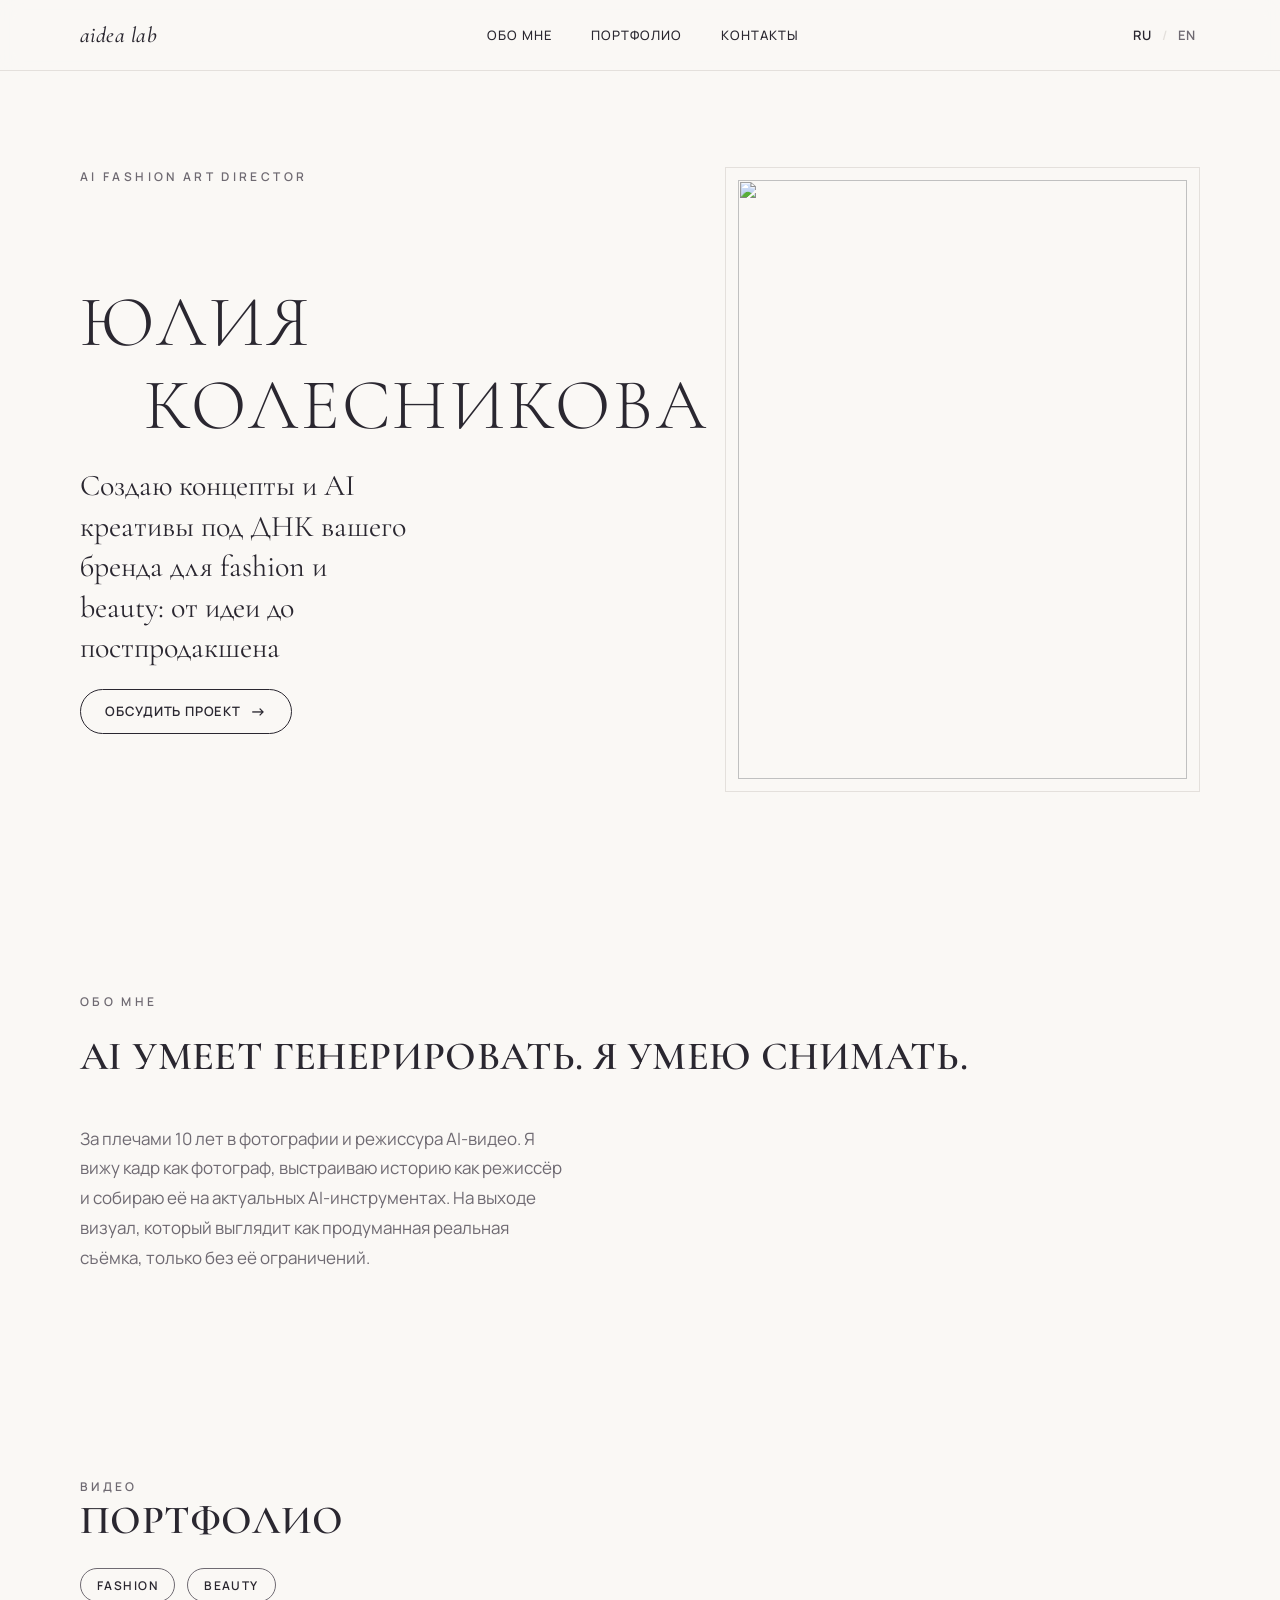
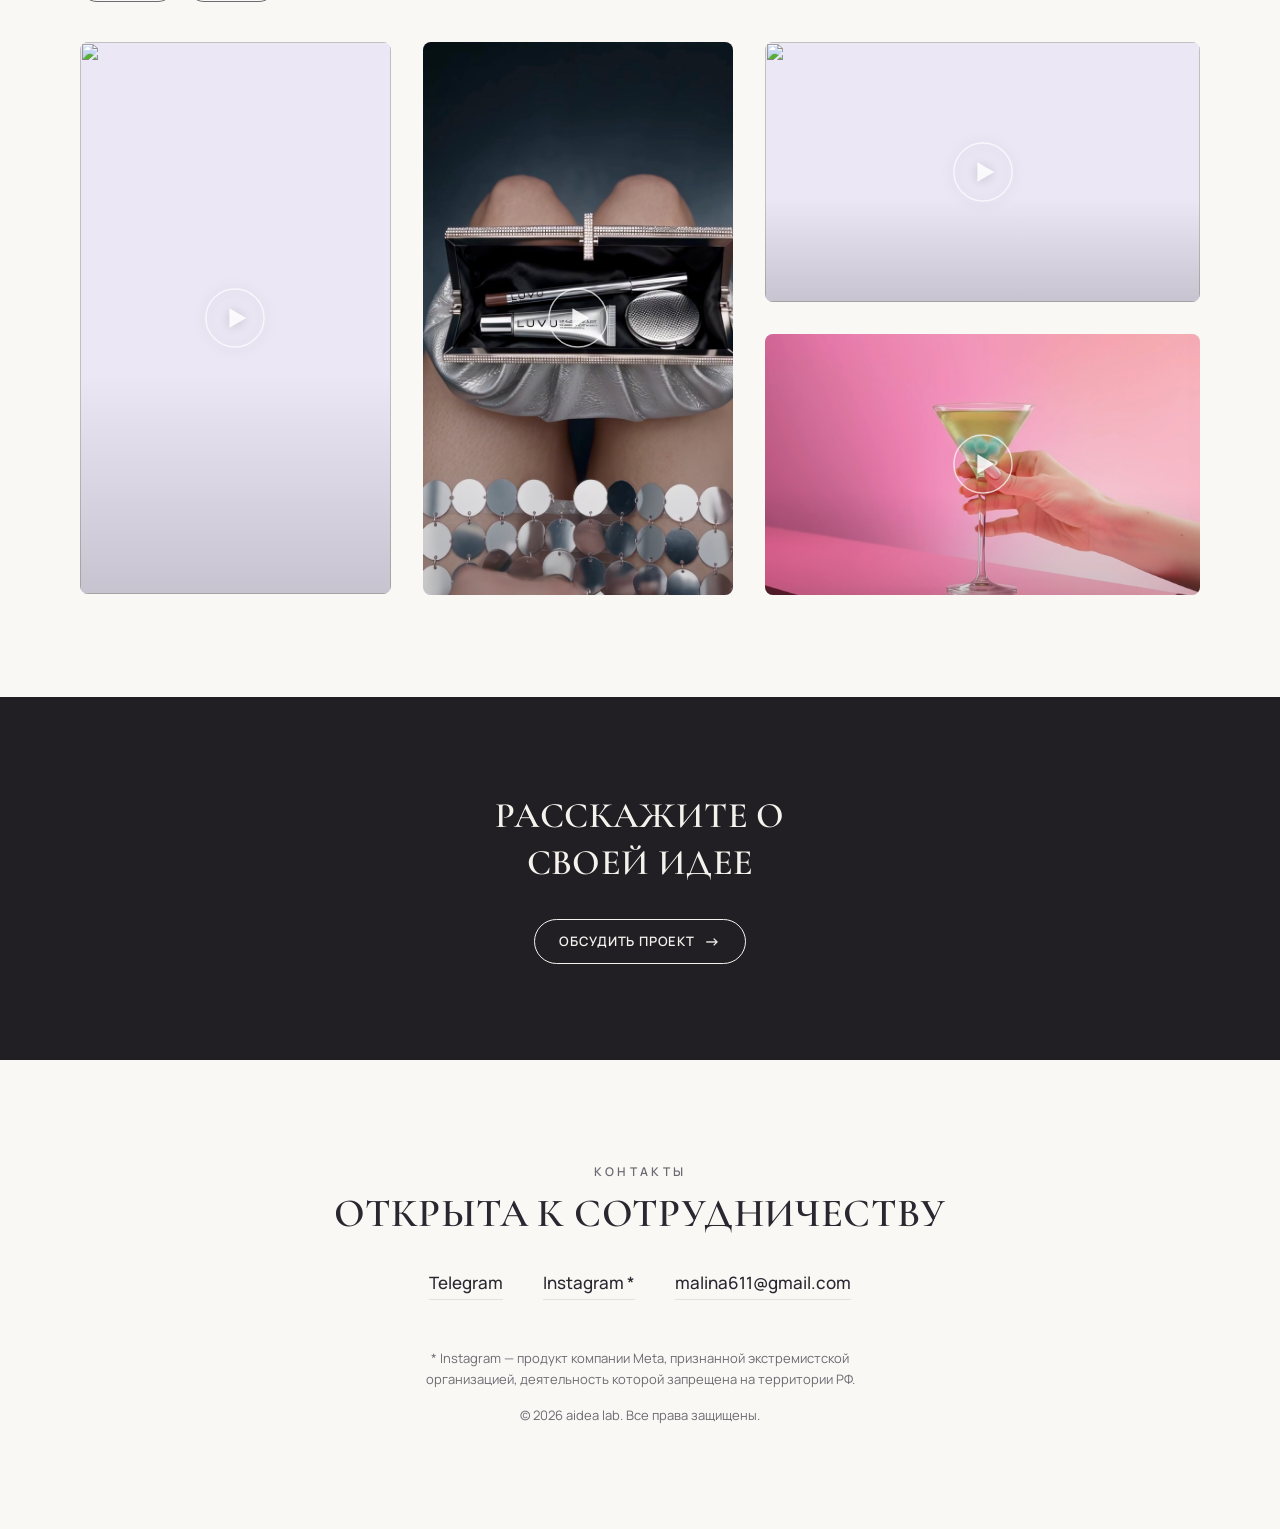
==== index.html @ ea10cff7 "Заголовок «Обо мне»: точка после «Я умею снимать» (RU/EN) main.js v=7.  Co-Authored-By: Claude Opus " ====
<!DOCTYPE html>
<html lang="ru">
<head>
  <meta charset="UTF-8">
  <meta name="viewport" content="width=device-width, initial-scale=1.0">
  <title>aidea lab — AI Video Creator | Юлия Колесникова</title>
  <meta name="description" content="aidea lab — AI video creator Юлия Колесникова. Концепты и креативы под ДНК вашего бренда: видео для fashion, beauty и lifestyle.">
  <meta name="p:domain_verify" content="80a7a0a27db6e0dfd27d73574452f85d"/>

  <link rel="icon" type="image/svg+xml" href="assets/icons/favicon.svg">
  <link rel="icon" type="image/png" sizes="32x32" href="assets/icons/favicon-32.png">
  <link rel="icon" type="image/png" sizes="16x16" href="assets/icons/favicon-16.png">
  <link rel="apple-touch-icon" sizes="180x180" href="assets/icons/favicon-180.png">

  <link rel="preconnect" href="https://fonts.googleapis.com">
  <link rel="preconnect" href="https://fonts.gstatic.com" crossorigin>
  <link href="https://fonts.googleapis.com/css2?family=Cormorant+Garamond:ital,wght@0,300;0,400;0,500;0,600;1,400;1,500&family=Manrope:wght@400;500;600;700&display=swap" rel="stylesheet">

  <link rel="stylesheet" href="css/style.css?v=13">
</head>
<body>

  <a class="skip-link" href="#main" data-i18n="skip.link">Перейти к содержимому</a>

  <header class="site-header">
    <div class="container site-header__inner">
      <a class="wordmark" href="#top">aidea lab</a>

      <nav class="site-nav" aria-label="Основная навигация">
        <a href="#about" data-i18n="nav.about">Обо мне</a>
        <a href="#portfolio" data-i18n="nav.portfolio">Портфолио</a>
        <a href="#contact" data-i18n="nav.contact">Контакты</a>
      </nav>

      <div class="lang-switch" role="group" aria-label="Language switch / Переключатель языка">
        <button type="button" class="lang-switch__btn is-active" data-lang="ru" aria-pressed="true">RU</button>
        <span class="lang-switch__divider" aria-hidden="true">/</span>
        <button type="button" class="lang-switch__btn" data-lang="en" aria-pressed="false">EN</button>
      </div>
    </div>
  </header>

  <main id="main">

    <!-- Hero -->
    <section class="hero" id="top">
      <div class="container hero__inner">
        <p class="overline hero__overline" data-i18n="hero.overline">AI FASHION ART DIRECTOR</p>
        <div class="hero__media">
          <img src="assets/images/about.jpg" alt="" data-i18n-attr="alt:hero.portraitAlt" width="2048" height="2048" loading="eager">
        </div>
        <div class="hero__content">
          <h1 class="hero__name">
            <span class="hero__name-line hero__name-line--first" data-i18n="hero.firstName">Юлия</span>
            <span class="hero__name-line hero__name-line--last" data-i18n="hero.lastName">Колесникова</span>
          </h1>
          <p class="hero__tagline"><span class="hero__tagline-lead" data-i18n="hero.taglineLead">Создаю концепты и AI креативы</span> <span class="hero__tagline-rest" data-i18n="hero.taglineRest">под ДНК вашего бренда для fashion и beauty: от идеи до постпродакшена</span></p>
          <a class="btn btn--primary" href="https://t.me/yulutik" target="_blank" rel="noopener" data-i18n="hero.cta">Обсудить проект</a>
        </div>
      </div>
    </section>

    <!-- About -->
    <section class="about" id="about">
      <div class="container about__content">
        <p class="overline" data-i18n="about.overline">Обо мне</p>
        <h2 class="section-heading about__heading"><span class="about__heading-line" data-i18n="about.headingLine1">AI умеет генерировать.</span> <span class="about__heading-line" data-i18n="about.headingLine2">Я умею снимать.</span></h2>
        <div class="about__text">
          <p data-i18n="about.p1">За плечами 10 лет в фотографии и режиссура AI-видео. Я вижу кадр как фотограф, выстраиваю историю как режиссёр и собираю её на актуальных AI-инструментах. На выходе визуал, который выглядит как продуманная реальная съёмка, только без её ограничений.</p>
        </div>
      </div>
    </section>

    <!-- Portfolio -->
    <section class="portfolio" id="portfolio">
      <div class="container">
        <div class="portfolio__header">
          <p class="overline" data-i18n="portfolio.overline">Видео</p>
          <h2 class="section-heading" data-i18n="portfolio.heading">Портфолио</h2>
          <div class="portfolio__tags">
            <a class="tag" href="fashion.html" target="_blank" rel="noopener" data-i18n="portfolio.tagFashion">Fashion</a>
            <a class="tag" href="beauty.html" target="_blank" rel="noopener" data-i18n="portfolio.tagBeauty">Beauty</a>
            <!-- Следующая итерация: добавить категорию Food, когда появятся работы -->
          </div>
        </div>

        <div class="portfolio-grid">

          <!-- Row 1 — vertical 9:16 -->
          <button type="button" class="portfolio-item portfolio-item--vertical" data-video-src="assets/video/fashion-1-full.mp4" data-video-src-mobile="assets/video/fashion-1-full-mobile.mp4" data-i18n-attr="aria-label:portfolio.item1Aria">
            <video class="portfolio-item__video" loop muted playsinline preload="metadata">
              <source src="assets/video/fashion-1.mp4" type="video/mp4">
            </video>
            <img class="portfolio-item__poster" src="assets/video/poster-vertical-1.jpg" alt="" loading="lazy">
            <span class="portfolio-item__play" aria-hidden="true">
              <svg viewBox="0 0 64 64" fill="none" xmlns="http://www.w3.org/2000/svg">
                <circle cx="32" cy="32" r="31" stroke="white" stroke-opacity="0.7" stroke-width="1.5"/>
                <path d="M26 21.5 44 32 26 42.5Z" fill="white" fill-opacity="0.85"/>
              </svg>
            </span>
          </button>

          <button type="button" class="portfolio-item portfolio-item--vertical" data-video-src="assets/video/beauty-video-1-full.mp4" data-video-src-mobile="assets/video/beauty-video-1-full-mobile.mp4" data-i18n-attr="aria-label:portfolio.item2Aria">
            <video class="portfolio-item__video" loop muted playsinline preload="metadata">
              <source src="assets/video/beauty-video-1.mp4" type="video/mp4">
            </video>
            <img class="portfolio-item__poster" src="assets/video/poster-vertical-5.jpg" alt="" loading="lazy">
            <span class="portfolio-item__play" aria-hidden="true">
              <svg viewBox="0 0 64 64" fill="none" xmlns="http://www.w3.org/2000/svg">
                <circle cx="32" cy="32" r="31" stroke="white" stroke-opacity="0.7" stroke-width="1.5"/>
                <path d="M26 21.5 44 32 26 42.5Z" fill="white" fill-opacity="0.85"/>
              </svg>
            </span>
          </button>

          <!-- Row 2 — horizontal 16:9 -->
          <button type="button" class="portfolio-item portfolio-item--horizontal" data-video-src="assets/video/fashion-2-full.mp4" data-video-src-mobile="assets/video/fashion-2-full-mobile.mp4" data-i18n-attr="aria-label:portfolio.item3Aria">
            <video class="portfolio-item__video" loop muted playsinline preload="metadata">
              <source src="assets/video/fashion-2.mp4" type="video/mp4">
            </video>
            <img class="portfolio-item__poster" src="assets/video/poster-horizontal-1.jpg" alt="" loading="lazy">
            <span class="portfolio-item__play" aria-hidden="true">
              <svg viewBox="0 0 64 64" fill="none" xmlns="http://www.w3.org/2000/svg">
                <circle cx="32" cy="32" r="31" stroke="white" stroke-opacity="0.7" stroke-width="1.5"/>
                <path d="M26 21.5 44 32 26 42.5Z" fill="white" fill-opacity="0.85"/>
              </svg>
            </span>
          </button>

          <button type="button" class="portfolio-item portfolio-item--horizontal" data-video-src="assets/video/beauty-2-full.mp4" data-video-src-mobile="assets/video/beauty-2-full-mobile.mp4" data-i18n-attr="aria-label:portfolio.item4Aria">
            <video class="portfolio-item__video" loop muted playsinline preload="metadata">
              <source src="assets/video/beauty-2.mp4" type="video/mp4">
            </video>
            <img class="portfolio-item__poster" src="assets/video/poster-horizontal-2.jpg" alt="" loading="lazy">
            <span class="portfolio-item__play" aria-hidden="true">
              <svg viewBox="0 0 64 64" fill="none" xmlns="http://www.w3.org/2000/svg">
                <circle cx="32" cy="32" r="31" stroke="white" stroke-opacity="0.7" stroke-width="1.5"/>
                <path d="M26 21.5 44 32 26 42.5Z" fill="white" fill-opacity="0.85"/>
              </svg>
            </span>
          </button>

        </div>
      </div>
    </section>

    <!-- CTA strip -->
    <section class="cta-strip">
      <div class="container cta-strip__inner">
        <h2 class="cta-strip__heading" data-i18n="cta.heading">Расскажите о своей идее</h2>
        <a class="btn btn--inverse" href="https://t.me/yulutik" target="_blank" rel="noopener" data-i18n="cta.button">Обсудить проект</a>
      </div>
    </section>

  </main>

  <!-- Footer / contacts -->
  <footer class="site-footer" id="contact">
    <div class="container site-footer__inner">
      <p class="overline" data-i18n="footer.overline">Контакты</p>
      <h2 class="section-heading" data-i18n="footer.heading">Открыта к сотрудничеству</h2>

      <div class="site-footer__links">
        <a href="https://t.me/yulutik" target="_blank" rel="noopener">Telegram</a>
        <a href="https://instagram.com/aidea__lab" target="_blank" rel="noopener">Instagram *</a>
        <a href="mailto:malina611@gmail.com">malina611@gmail.com</a>
      </div>

      <p class="site-footer__note" data-i18n="footer.note">* Instagram — продукт компании Meta, признанной экстремистской организацией, деятельность которой запрещена на территории РФ.</p>

      <p class="site-footer__copyright" data-i18n="footer.copyright">© 2026 aidea lab. Все права защищены.</p>
    </div>
  </footer>

  <!-- Portfolio video modal -->
  <div class="video-modal" id="video-modal" hidden>
    <div class="video-modal__backdrop" data-modal-dismiss></div>
    <div class="video-modal__dialog" role="dialog" aria-modal="true">
      <button type="button" class="video-modal__close" data-modal-dismiss data-i18n-attr="aria-label:portfolio.modalClose">
        <svg viewBox="0 0 24 24" width="24" height="24" fill="none" xmlns="http://www.w3.org/2000/svg" aria-hidden="true">
          <path d="M5 5 19 19M19 5 5 19" stroke="currentColor" stroke-width="2" stroke-linecap="round"/>
        </svg>
      </button>
      <div class="video-modal__spinner" aria-hidden="true"></div>
      <video class="video-modal__video" controls playsinline preload="none"></video>
    </div>
  </div>

  <script src="js/main.js?v=7"></script>

  <!-- Yandex.Metrika counter -->
  <script type="text/javascript">
      (function(m,e,t,r,i,k,a){
          m[i]=m[i]||function(){(m[i].a=m[i].a||[]).push(arguments)};
          m[i].l=1*new Date();
          for (var j = 0; j < document.scripts.length; j++) {if (document.scripts[j].src === r) { return; }}
          k=e.createElement(t),a=e.getElementsByTagName(t)[0],k.async=1,k.src=r,a.parentNode.insertBefore(k,a)
      })(window, document,'script','https://mc.yandex.ru/metrika/tag.js?id=109811397', 'ym');

      ym(109811397, 'init', {ssr:true, webvisor:true, clickmap:true, ecommerce:"dataLayer", referrer: document.referrer, url: location.href, accurateTrackBounce:true, trackLinks:true});
  </script>
  <noscript><div><img src="https://mc.yandex.ru/watch/109811397" style="position:absolute; left:-9999px;" alt="" /></div></noscript>
  <!-- /Yandex.Metrika counter -->
</body>
</html>
---- css/style.css ----
/* =========================================================
   aidea lab — portfolio landing
   ========================================================= */

:root {
  /* Colors */
  --color-paper: #FAF8F5;
  --color-ink: #2A2730;
  --color-ink-soft: #6F6A72;
  --color-lilac: #C7BEDD;
  --color-lilac-soft: #ECE7F5;
  --color-line: #E4E0DC;
  --color-dark: #211F23;
  --color-dark-text: #F5F2EE;

  /* Type */
  --font-serif: "Cormorant Garamond", Georgia, serif;
  --font-sans: "Manrope", -apple-system, BlinkMacSystemFont, "Segoe UI", sans-serif;

  /* Layout */
  --container-width: 1200px;
  --space-section: clamp(4rem, 8vw, 8rem);

  /* Motion */
  --transition: 0.2s ease;
}

/* ---------------------------------------------------------
   Reset & base
   --------------------------------------------------------- */
*,
*::before,
*::after {
  box-sizing: border-box;
}

html {
  -webkit-text-size-adjust: 100%;
}

body {
  margin: 0;
  font-family: var(--font-sans);
  font-size: 1rem;
  line-height: 1.6;
  color: var(--color-ink);
  background-color: var(--color-paper);
  -webkit-font-smoothing: antialiased;
}

img,
video {
  display: block;
  max-width: 100%;
  height: auto;
}

a {
  color: inherit;
}

h1, h2, h3, p {
  margin: 0;
}

ul {
  margin: 0;
  padding: 0;
}

.container {
  width: 100%;
  max-width: var(--container-width);
  margin-inline: auto;
  padding-inline: 1.5rem;
}

@media (min-width: 768px) {
  .container {
    padding-inline: 2.5rem;
  }
}

/* ---------------------------------------------------------
   Accessibility
   --------------------------------------------------------- */
.skip-link {
  position: absolute;
  top: -100%;
  left: 1rem;
  z-index: 1000;
  padding: 0.75rem 1.25rem;
  background: var(--color-ink);
  color: var(--color-paper);
  border-radius: 0.25rem;
  text-decoration: none;
  transition: top var(--transition);
}

.skip-link:focus {
  top: 1rem;
}

a:focus-visible,
button:focus-visible {
  outline: 2px solid var(--color-ink);
  outline-offset: 3px;
  border-radius: 2px;
}

@media (prefers-reduced-motion: reduce) {
  *,
  *::before,
  *::after {
    animation-duration: 0.01ms !important;
    animation-iteration-count: 1 !important;
    transition-duration: 0.01ms !important;
    scroll-behavior: auto !important;
  }
}

/* ---------------------------------------------------------
   Typography helpers
   --------------------------------------------------------- */
.overline {
  font-family: var(--font-sans);
  font-size: 0.75rem;
  font-weight: 600;
  letter-spacing: 0.28em;
  text-transform: uppercase;
  color: var(--color-ink-soft);
  margin: 0 0 1rem;
}

.back-link {
  display: inline-flex;
  align-items: center;
  gap: 0.35rem;
  margin: 0 0 1.25rem;
  color: var(--color-ink-soft);
  font-family: var(--font-sans);
  font-size: 0.85rem;
  font-weight: 600;
  text-decoration: none;
  transition: color var(--transition);
}

.back-link:hover {
  color: var(--color-ink);
}

.section-heading {
  font-family: var(--font-serif);
  font-weight: 600;
  font-size: clamp(1.75rem, 3.5vw, 2.5rem);
  line-height: 1.2;
  margin: 0 0 1.5rem;
  letter-spacing: 0.01em;
  text-transform: uppercase;
}

/* Моб: все заголовки секций одного размера. Заголовок «Обо мне» — две строки, перенос после
   «генерировать.»; шрифт ужимается ровно настолько, чтобы первая
   строка влезла в ширину экрана (≈12.6em при 28px, берём с запасом),
   но не больше обычных 28px. */
@media (max-width: 899px) {
  .about__heading-line {
    display: block;
  }
  .section-heading {
    font-size: min(clamp(1.75rem, 3.5vw, 2.5rem), calc((100vw - 3rem) / 13));
  }
}

/* ---------------------------------------------------------
   Buttons
   --------------------------------------------------------- */
.btn {
  display: inline-flex;
  align-items: center;
  justify-content: center;
  gap: clamp(0.4rem, 1.5vw, 0.6rem);
  padding: clamp(0.5rem, 2vw, 0.7rem) clamp(0.875rem, 3vw, 1.5rem);
  border-radius: 999px;
  font-family: var(--font-sans);
  font-size: clamp(0.6875rem, 2.5vw, 0.8125rem);
  font-weight: 600;
  letter-spacing: 0.06em;
  text-transform: uppercase;
  text-decoration: none;
  background-color: transparent;
  border: 1px solid currentColor;
  white-space: nowrap;
  transition: background-color var(--transition), color var(--transition), border-color var(--transition);
}

.btn::after {
  content: "\2192";
  font-size: 1rem;
  line-height: 1;
  transition: transform var(--transition);
}

.btn:hover::after {
  transform: translateX(3px);
}

.btn--primary {
  color: var(--color-ink);
}

.btn--primary:hover {
  background-color: var(--color-ink);
  color: var(--color-paper);
}

.btn--inverse {
  color: var(--color-dark-text);
}

.btn--inverse:hover {
  background-color: var(--color-dark-text);
  color: var(--color-dark);
}

/* ---------------------------------------------------------
   Header / navigation
   --------------------------------------------------------- */
.site-header {
  position: sticky;
  top: 0;
  z-index: 100;
  background-color: rgba(250, 248, 245, 0.85);
  backdrop-filter: blur(10px);
  border-bottom: 1px solid var(--color-line);
}

.site-header__inner {
  display: flex;
  align-items: center;
  justify-content: space-between;
  gap: 1rem;
  padding-block: 1.1rem;
}

.wordmark {
  font-family: var(--font-serif);
  font-style: italic;
  font-size: 1.375rem;
  font-weight: 500;
  text-decoration: none;
  letter-spacing: 0.02em;
  color: var(--color-ink);
}

.site-nav {
  display: flex;
  gap: clamp(1rem, 3vw, 2.5rem);
  font-size: 0.8125rem;
  font-weight: 500;
  letter-spacing: 0.08em;
  text-transform: uppercase;
}

.site-nav a {
  text-decoration: none;
  color: var(--color-ink);
  transition: color var(--transition);
}

.site-nav a:hover {
  color: var(--color-ink-soft);
}

.lang-switch {
  display: flex;
  align-items: center;
  gap: 0.4rem;
  font-size: 0.8125rem;
  font-weight: 600;
  letter-spacing: 0.05em;
}

.lang-switch__btn {
  background: none;
  border: none;
  padding: 0.25rem;
  font: inherit;
  font-weight: inherit;
  letter-spacing: inherit;
  color: var(--color-ink-soft);
  cursor: pointer;
  transition: color var(--transition);
}

.lang-switch__btn.is-active {
  color: var(--color-ink);
}

.lang-switch__btn:hover {
  color: var(--color-ink);
}

.lang-switch__divider {
  color: var(--color-line);
}

@media (max-width: 640px) {
  .site-header__inner {
    flex-wrap: wrap;
    row-gap: 0.6rem;
    padding-block: 0.85rem;
  }

  .site-nav {
    order: 3;
    width: 100%;
    justify-content: space-between;
    gap: 0.5rem;
    font-size: 0.6875rem;
  }

  .site-nav a {
    white-space: nowrap;
  }
}

/* ---------------------------------------------------------
   Hero
   --------------------------------------------------------- */
.hero {
  padding-block: clamp(3rem, 8vw, 6rem);
}

.hero__inner {
  display: grid;
  grid-template-columns: 1fr;
  gap: clamp(0.75rem, 4vw, 4rem);
  align-items: start;
}

.hero__content {
  display: flex;
  flex-direction: column;
  align-items: flex-start;
  gap: clamp(0.75rem, 2vw, 1.25rem);
  min-width: 0;
}

.hero__name {
  display: flex;
  flex-direction: column;
  font-family: var(--font-serif);
  font-weight: 300;
  font-size: clamp(1.25rem, 6vw, 4.5rem);
  line-height: 1.15;
  letter-spacing: 0.04em;
  text-transform: uppercase;
  margin: 0;
  max-width: 100%;
}

.hero__name-line--last {
  margin-left: clamp(0.5rem, 5vw, 4rem);
}

.hero__tagline {
  font-family: var(--font-serif);
  font-size: clamp(1.125rem, 4vw, 1.875rem);
  line-height: 1.35;
  max-width: 24ch;
  color: var(--color-ink);
}

/* Моб: первая строка — ровно «Создаю концепты и AI креативы»,
   остальной текст переносится по её ширине (contain: inline-size
   не даёт второй части влиять на ширину блока). */
@media (max-width: 899px) {
  .hero__tagline {
    max-width: none;
    width: fit-content;
  }
  .hero__tagline-lead,
  .hero__tagline-rest {
    display: block;
  }
  .hero__tagline-rest {
    contain: inline-size;
  }
}

.hero__subtitle {
  font-size: clamp(0.875rem, 3.5vw, 1.0625rem);
  color: var(--color-ink-soft);
  max-width: 40ch;
  line-height: 1.7;
}

.hero__media {
  border: 1px solid var(--color-line);
  padding: clamp(0.4rem, 1.5vw, 0.75rem);
}

.hero__media img {
  width: 100%;
  aspect-ratio: 3 / 4;
  object-fit: cover;
}

@media (min-width: 900px) {
  .hero__inner {
    grid-template-columns: 1.1fr 0.9fr;
    grid-template-areas:
      "overline media"
      "content media";
    column-gap: 4rem;
    row-gap: clamp(0.75rem, 2vw, 1.25rem);
    align-items: stretch;
  }

  .hero__overline {
    grid-area: overline;
  }

  .hero__content {
    grid-area: content;
  }

  .hero__media {
    grid-area: media;
  }

  .hero__media img {
    height: 100%;
  }
}

/* ---------------------------------------------------------
   About
   --------------------------------------------------------- */
.about {
  padding-block: var(--space-section);
}

.about__content {
  display: flex;
  flex-direction: column;
  align-items: flex-start;
  gap: 1.25rem;
}

.about__content .overline {
  margin-bottom: 0;
  font-size: 0.75rem;
}

.about__content p {
  color: var(--color-ink-soft);
  font-size: 1.0625rem;
  line-height: 1.75;
  max-width: 52ch;
}

.about__text {
  display: flex;
  flex-direction: column;
  gap: 1.25rem;
  align-self: stretch;
}

@media (min-width: 900px) {
  .about__text {
    display: grid;
    grid-template-columns: 1fr 1.2fr;
    gap: 3rem;
    align-items: center;
  }

  .about__content .about__highlight {
    font-family: var(--font-serif);
    font-style: italic;
    font-size: 1.875rem;
    line-height: 1.3;
    color: var(--color-ink);
    max-width: none;
    padding-left: 1.5rem;
    border-left: 1px solid var(--color-line);
  }
}

/* ---------------------------------------------------------
   Portfolio
   --------------------------------------------------------- */
.portfolio {
  padding-block: var(--space-section);
}

.portfolio__header {
  margin-bottom: 2.5rem;
  max-width: 60ch;
}

.portfolio__header .overline {
  margin-bottom: 0;
}

.portfolio__tags {
  display: flex;
  gap: 0.75rem;
  margin-top: 1.5rem;
}

.tag {
  display: inline-flex;
  align-items: center;
  padding: 0.4rem 1rem;
  border: 1px solid var(--color-line);
  border-radius: 999px;
  font-size: 0.75rem;
  font-weight: 600;
  letter-spacing: 0.12em;
  text-transform: uppercase;
  color: var(--color-ink-soft);
  text-decoration: none;
  transition: border-color var(--transition), color var(--transition);
}

a.tag {
  border-color: var(--color-ink-soft);
  color: var(--color-ink);
}

a.tag:hover {
  color: var(--color-ink);
  border-color: var(--color-ink);
  cursor: pointer;
}

.portfolio-grid {
  display: grid;
  grid-template-columns: 1fr 1fr;
  gap: 1.25rem;
}

@media (min-width: 600px) {
  .portfolio-grid {
    gap: 2rem;
  }
}

.portfolio-item {
  position: relative;
  display: block;
  width: 100%;
  overflow: hidden;
  border: 0;
  border-radius: 0.5rem;
  margin: 0;
  padding: 0;
  background-color: var(--color-lilac-soft);
  font: inherit;
  text-decoration: none;
  cursor: pointer;
}

.portfolio-item__video {
  width: 100%;
  height: 100%;
  object-fit: cover;
}

.portfolio-item__poster {
  position: absolute;
  inset: 0;
  width: 100%;
  height: 100%;
  object-fit: cover;
  transition: opacity var(--transition);
}

.portfolio-item.is-playing .portfolio-item__poster {
  opacity: 0;
}

.portfolio-item__play {
  position: absolute;
  inset: 0;
  display: flex;
  align-items: center;
  justify-content: center;
  pointer-events: none;
  transition: opacity var(--transition);
}

.portfolio-item__play svg {
  width: clamp(2.75rem, 6vw, 3.75rem);
  height: clamp(2.75rem, 6vw, 3.75rem);
  filter: drop-shadow(0 1px 6px rgba(33, 31, 35, 0.25));
}

.portfolio-item.is-playing .portfolio-item__play {
  opacity: 0;
}

.portfolio-item--vertical {
  aspect-ratio: 9 / 16;
  width: 100%;
  max-width: 360px;
  margin-inline: auto;
}

.portfolio-item--horizontal {
  aspect-ratio: 16 / 9;
  width: 100%;
}

@media (max-width: 720px) {
  .portfolio-item--horizontal {
    grid-column: 1 / -1;
  }

  .portfolio-item--vertical {
    max-width: none;
  }
}

@media (min-width: 900px) {
  .portfolio-grid {
    grid-template-columns: 1fr 1fr 1.4fr;
    grid-template-rows: 1fr 1fr;
  }

  .portfolio-item--vertical {
    max-width: none;
    margin-inline: 0;
    grid-row: 1 / 3;
  }

  .portfolio-item--horizontal {
    aspect-ratio: auto;
    height: 100%;
  }

  .portfolio-grid > :nth-child(1) {
    grid-column: 1;
  }

  .portfolio-grid > :nth-child(2) {
    grid-column: 2;
  }

  .portfolio-grid > :nth-child(3) {
    grid-column: 3;
    grid-row: 1;
  }

  .portfolio-grid > :nth-child(4) {
    grid-column: 3;
    grid-row: 2;
  }
}

/* Scrim under the play icon, fades out once the preview starts playing */
.portfolio-item::after {
  content: "";
  position: absolute;
  inset: 0;
  background: linear-gradient(0deg, rgba(33, 31, 35, 0.18), transparent 40%);
  opacity: 1;
  transition: opacity var(--transition);
  pointer-events: none;
}

.portfolio-item.is-playing::after {
  opacity: 0;
}

/* ---------------------------------------------------------
   CTA strip
   --------------------------------------------------------- */
.cta-strip {
  background-color: var(--color-dark);
  color: var(--color-dark-text);
  padding-block: clamp(3.5rem, 8vw, 6rem);
}

.cta-strip__inner {
  display: flex;
  flex-direction: column;
  align-items: center;
  gap: 2rem;
  text-align: center;
}

.cta-strip__heading {
  font-family: var(--font-serif);
  font-weight: 600;
  font-size: clamp(1.5rem, 3.5vw, 2.25rem);
  line-height: 1.3;
  letter-spacing: 0.01em;
  text-transform: uppercase;
  max-width: 22ch;
  margin: 0;
}

/* ---------------------------------------------------------
   Footer
   --------------------------------------------------------- */
.site-footer {
  padding-block: var(--space-section);
}

.site-footer__inner {
  text-align: center;
  display: flex;
  flex-direction: column;
  align-items: center;
}

.site-footer .overline {
  margin-bottom: 0.5rem;
}

.site-footer .section-heading {
  margin-bottom: 2rem;
}

.site-footer__links {
  display: flex;
  flex-wrap: wrap;
  justify-content: center;
  gap: 1.5rem 2.5rem;
  font-family: var(--font-sans);
  font-weight: 500;
  font-size: 1.0625rem;
}

.site-footer__links a {
  text-decoration: none;
  border-bottom: 1px solid var(--color-line);
  padding-bottom: 0.15rem;
  transition: border-color var(--transition), color var(--transition);
}

.site-footer__links a:hover {
  color: var(--color-ink-soft);
  border-color: var(--color-ink-soft);
}

.site-footer__note {
  margin-top: 3rem;
  font-size: 0.8125rem;
  color: var(--color-ink-soft);
  max-width: 60ch;
  line-height: 1.6;
}

.site-footer__copyright {
  margin-top: 1rem;
  font-size: 0.8125rem;
  color: var(--color-ink-soft);
}

/* ---------------------------------------------------------
   404 page
   --------------------------------------------------------- */
.error-page {
  min-height: 100vh;
  display: flex;
  align-items: center;
  justify-content: center;
  padding-block: var(--space-section);
}

.error-page__inner {
  max-width: 36rem;
  text-align: center;
}

.error-page .overline {
  text-align: center;
}

.error-page__text {
  color: var(--color-ink-soft);
  font-size: 1.0625rem;
  line-height: 1.7;
  max-width: 40ch;
  margin: 1.5rem auto 2rem;
}

.error-page__links {
  display: flex;
  flex-wrap: wrap;
  align-items: center;
  justify-content: center;
  gap: 1rem 1.5rem;
  margin-bottom: 2.5rem;
}

.error-page__email {
  font-weight: 500;
  text-decoration: none;
  border-bottom: 1px solid var(--color-line);
  padding-bottom: 0.15rem;
  transition: border-color var(--transition), color var(--transition);
}

.error-page__email:hover {
  color: var(--color-ink-soft);
  border-color: var(--color-ink-soft);
}

.error-page__home {
  font-size: 0.8125rem;
  color: var(--color-ink-soft);
  text-decoration: none;
  border-bottom: 1px solid transparent;
  transition: border-color var(--transition), color var(--transition);
}

.error-page__home:hover {
  color: var(--color-ink);
  border-color: var(--color-line);
}

/* ---------------------------------------------------------
   Portfolio video modal
   --------------------------------------------------------- */
.video-modal {
  position: fixed;
  inset: 0;
  z-index: 1000;
  display: flex;
  align-items: center;
  justify-content: center;
  padding: 1.5rem;
}

.video-modal[hidden] {
  display: none;
}

.video-modal__backdrop {
  position: absolute;
  inset: 0;
  background-color: rgba(33, 31, 35, 0.85);
}

.video-modal__dialog {
  position: relative;
  z-index: 1;
  width: 100%;
  max-width: 520px;
}

.video-modal__video {
  display: block;
  width: 100%;
  max-height: 85vh;
  border-radius: 0.5rem;
  background-color: var(--color-dark);
}

.video-modal__close {
  position: absolute;
  top: 0.75rem;
  right: 0.75rem;
  z-index: 2;
  display: flex;
  align-items: center;
  justify-content: center;
  width: 2.25rem;
  height: 2.25rem;
  border: 0;
  border-radius: 50%;
  background-color: rgba(33, 31, 35, 0.45);
  color: var(--color-dark-text);
  cursor: pointer;
  transition: background-color var(--transition);
}

.video-modal__close:hover {
  background-color: rgba(33, 31, 35, 0.65);
}

.video-modal__spinner {
  position: absolute;
  inset: 0;
  display: flex;
  align-items: center;
  justify-content: center;
  pointer-events: none;
}

.video-modal__spinner::after {
  content: "";
  width: 2.5rem;
  height: 2.5rem;
  border: 3px solid rgba(245, 242, 238, 0.25);
  border-top-color: var(--color-dark-text);
  border-radius: 50%;
  animation: video-modal-spin 0.8s linear infinite;
}

.video-modal.is-loaded .video-modal__spinner {
  display: none;
}

@keyframes video-modal-spin {
  to {
    transform: rotate(360deg);
  }
}

body.has-modal-open {
  overflow: hidden;
}

/* ---------------------------------------------------------
   Fashion page — sections
   --------------------------------------------------------- */
.fashion-section {
  padding-block: var(--space-section);
}

.fashion-section:first-child {
  padding-top: calc(var(--space-section) * 0.75);
}

.fashion-section + .fashion-section {
  padding-top: 0;
}

/* ---------------------------------------------------------
   Slider component
   --------------------------------------------------------- */
.slider {
  position: relative;
}

.slider__track {
  display: flex;
  flex-wrap: nowrap;
  gap: 1.25rem;
  overflow-x: auto;
  scroll-snap-type: x mandatory;
  scroll-behavior: smooth;
  -webkit-overflow-scrolling: touch;
  scrollbar-width: none;
  padding-bottom: 0.25rem;
  /* Tell touch gesture recognizers this element only scrolls horizontally,
     so a vertical swipe that starts over it still scrolls the page instead
     of getting swallowed — some in-app browsers (Telegram, Instagram) mishandle
     this without the hint and the page can feel "stuck" past this point. */
  touch-action: pan-x;
}

.slider__track::-webkit-scrollbar {
  display: none;
}

.slider__item {
  flex: 0 0 calc((100% - 1.25rem) / 2);
  scroll-snap-align: start;
}

@media (min-width: 600px) {
  .slider__track {
    gap: 2rem;
  }

  .slider__item {
    flex: 0 0 calc((100% - 2rem) / 2);
  }
}

@media (min-width: 900px) {
  .slider__item {
    flex: 0 0 calc((100% - 2 * 2rem) / 3);
  }
}

/* override portfolio-item constraints inside slider */
.slider .portfolio-item--vertical {
  max-width: none;
  margin-inline: 0;
}

.slider__nav {
  display: none;
}

@media (min-width: 900px) {
  .slider__nav {
    display: flex;
    justify-content: space-between;
    align-items: center;
    position: absolute;
    inset: 0;
    pointer-events: none;
  }
  .slider__btn {
    pointer-events: auto;
  }
}

.slider__btn {
  display: flex;
  align-items: center;
  justify-content: center;
  width: 2.25rem;
  height: 2.25rem;
  border: 1px solid var(--color-line);
  border-radius: 50%;
  background-color: var(--color-paper);
  color: var(--color-ink);
  cursor: pointer;
  transition: background-color var(--transition), opacity var(--transition);
  box-shadow: 0 1px 6px rgba(0, 0, 0, 0.10);
}

.slider__btn:hover {
  background-color: var(--color-lilac-soft);
}

.slider__btn:disabled {
  opacity: 0.3;
  cursor: default;
}

/* Mobile-only "swipe hint" — a plain caption below the row, not attached to any
   single item (nothing here belongs to one photo the way the album "Открыть" does);
   the desktop .slider__nav arrows take over at 900px */
.slider__hint {
  display: flex;
  align-items: center;
  gap: 0.25rem;
  width: fit-content;
  margin: 0.6rem 0 0 auto;
  padding: 0;
  border: 0;
  background: none;
  color: var(--color-ink-soft);
  font-family: var(--font-sans);
  font-size: 0.8rem;
  font-weight: 600;
  cursor: pointer;
}

.slider__hint[hidden] {
  display: none;
}

@media (min-width: 900px) {
  .slider__hint {
    display: none !important;
  }
}

/* ---------------------------------------------------------
   Fashion page — photo projects (one mini-carousel per album)
   --------------------------------------------------------- */
.photo-projects {
  display: grid;
  grid-template-columns: repeat(2, 1fr);
  gap: 1.25rem 1rem;
}

@media (min-width: 600px) {
  .photo-projects {
    gap: 2rem;
  }
}

@media (min-width: 900px) {
  .photo-projects {
    grid-template-columns: repeat(3, 1fr);
  }
}

.photo-project {
  display: flex;
  flex-direction: column;
  gap: 0.75rem;
}

.photo-project__frame {
  position: relative;
  display: block;
  width: 100%;
  padding: 0;
  border: 0;
  background: none;
  cursor: zoom-in;
}

.photo-project__img {
  display: block;
  width: 100%;
  aspect-ratio: 3 / 4;
  object-fit: cover;
  border-radius: 0.5rem;
}

/* Shown instead of the poster when the current slide is a video */
.photo-project__play {
  position: absolute;
  top: 50%;
  left: 50%;
  transform: translate(-50%, -50%);
  width: 3rem;
  height: 3rem;
  pointer-events: none;
}

.photo-project__play[hidden] {
  display: none;
}

/* Mobile: cover photo + "Открыть" overlay opens the album modal */
.photo-project__open {
  position: absolute;
  left: 0;
  right: 0;
  bottom: 0;
  padding: 0.65rem 0.5rem;
  border-radius: 0 0 0.5rem 0.5rem;
  background: linear-gradient(to top, rgba(33, 31, 35, 0.75), rgba(33, 31, 35, 0));
  font-family: var(--font-sans);
  font-size: 0.75rem;
  font-weight: 600;
  letter-spacing: 0.08em;
  text-transform: uppercase;
  text-align: center;
  color: var(--color-dark-text);
}

@media (min-width: 900px) {
  .photo-project__open {
    display: none;
  }
}

/* Desktop: inline prev/next to browse the album in place */
.photo-project__nav {
  display: none;
}

@media (min-width: 900px) {
  .photo-project__nav {
    display: flex;
    justify-content: center;
    gap: 0.75rem;
  }
}

/* Photo lightbox */
.photo-modal {
  position: fixed;
  inset: 0;
  z-index: 1000;
  display: flex;
  align-items: center;
  justify-content: center;
  padding: 1.5rem;
}

.photo-modal[hidden] {
  display: none;
}

.photo-modal__backdrop {
  position: absolute;
  inset: 0;
  background-color: rgba(33, 31, 35, 0.90);
}

.photo-modal__dialog {
  position: relative;
  z-index: 1;
  line-height: 0;
}

.photo-modal__img,
.photo-modal__video {
  display: block;
  max-width: min(90vw, 900px);
  max-height: 90vh;
  width: auto;
  height: auto;
  border-radius: 0.5rem;
  object-fit: contain;
}

.photo-modal__img[hidden],
.photo-modal__video[hidden] {
  display: none;
}

.photo-modal__close {
  position: absolute;
  top: 0.75rem;
  right: 0.75rem;
  z-index: 2;
  display: flex;
  align-items: center;
  justify-content: center;
  width: 2.25rem;
  height: 2.25rem;
  border: 0;
  border-radius: 50%;
  background-color: rgba(33, 31, 35, 0.45);
  color: var(--color-dark-text);
  cursor: pointer;
  transition: background-color var(--transition);
}

.photo-modal__close:hover {
  background-color: rgba(33, 31, 35, 0.65);
}

.photo-modal__nav {
  position: absolute;
  inset: 0;
  display: flex;
  justify-content: space-between;
  align-items: center;
  padding: 0 0.5rem;
  pointer-events: none;
}

.photo-modal__nav-btn {
  pointer-events: auto;
  display: flex;
  align-items: center;
  justify-content: center;
  width: 2.5rem;
  height: 2.5rem;
  border: 0;
  border-radius: 50%;
  background-color: rgba(33, 31, 35, 0.45);
  color: var(--color-dark-text);
  cursor: pointer;
  transition: background-color var(--transition), opacity var(--transition);
}

.photo-modal__nav-btn:hover {
  background-color: rgba(33, 31, 35, 0.65);
}

.photo-modal__nav-btn:disabled {
  opacity: 0.3;
  cursor: default;
}
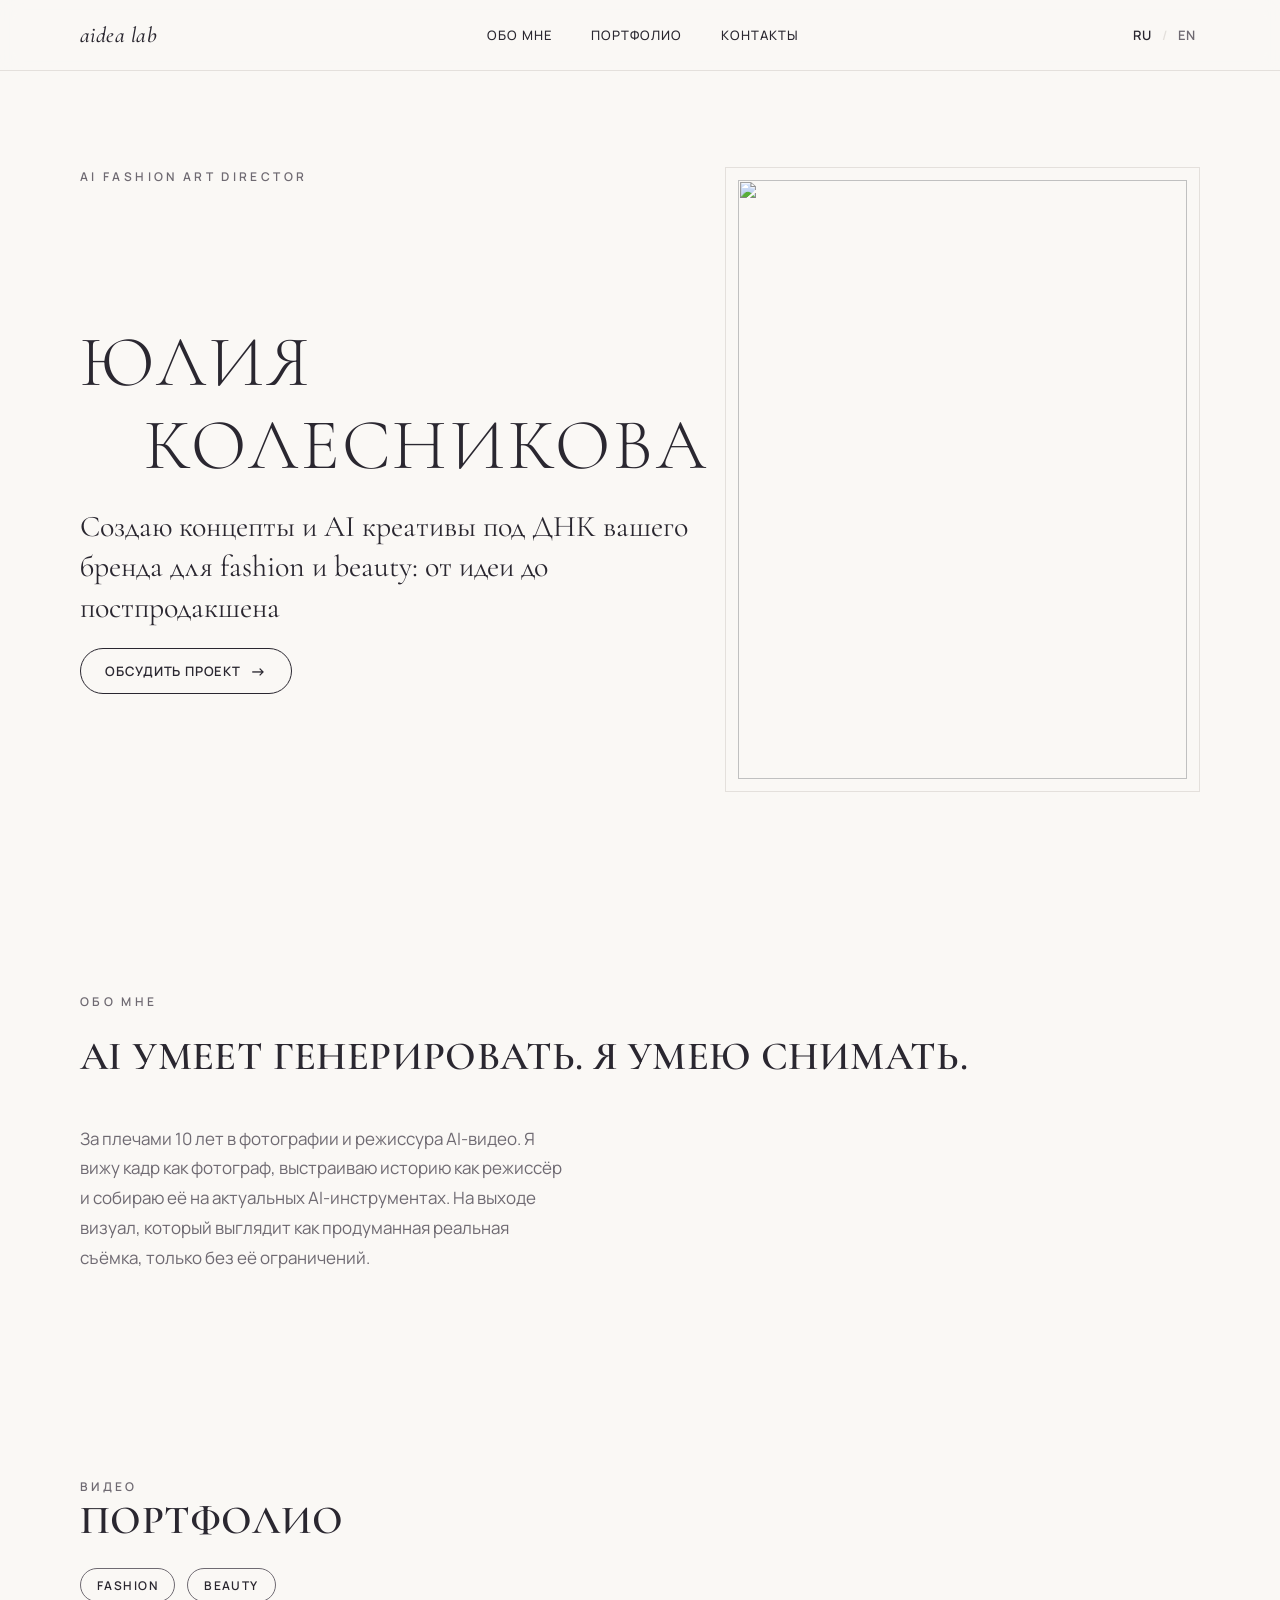
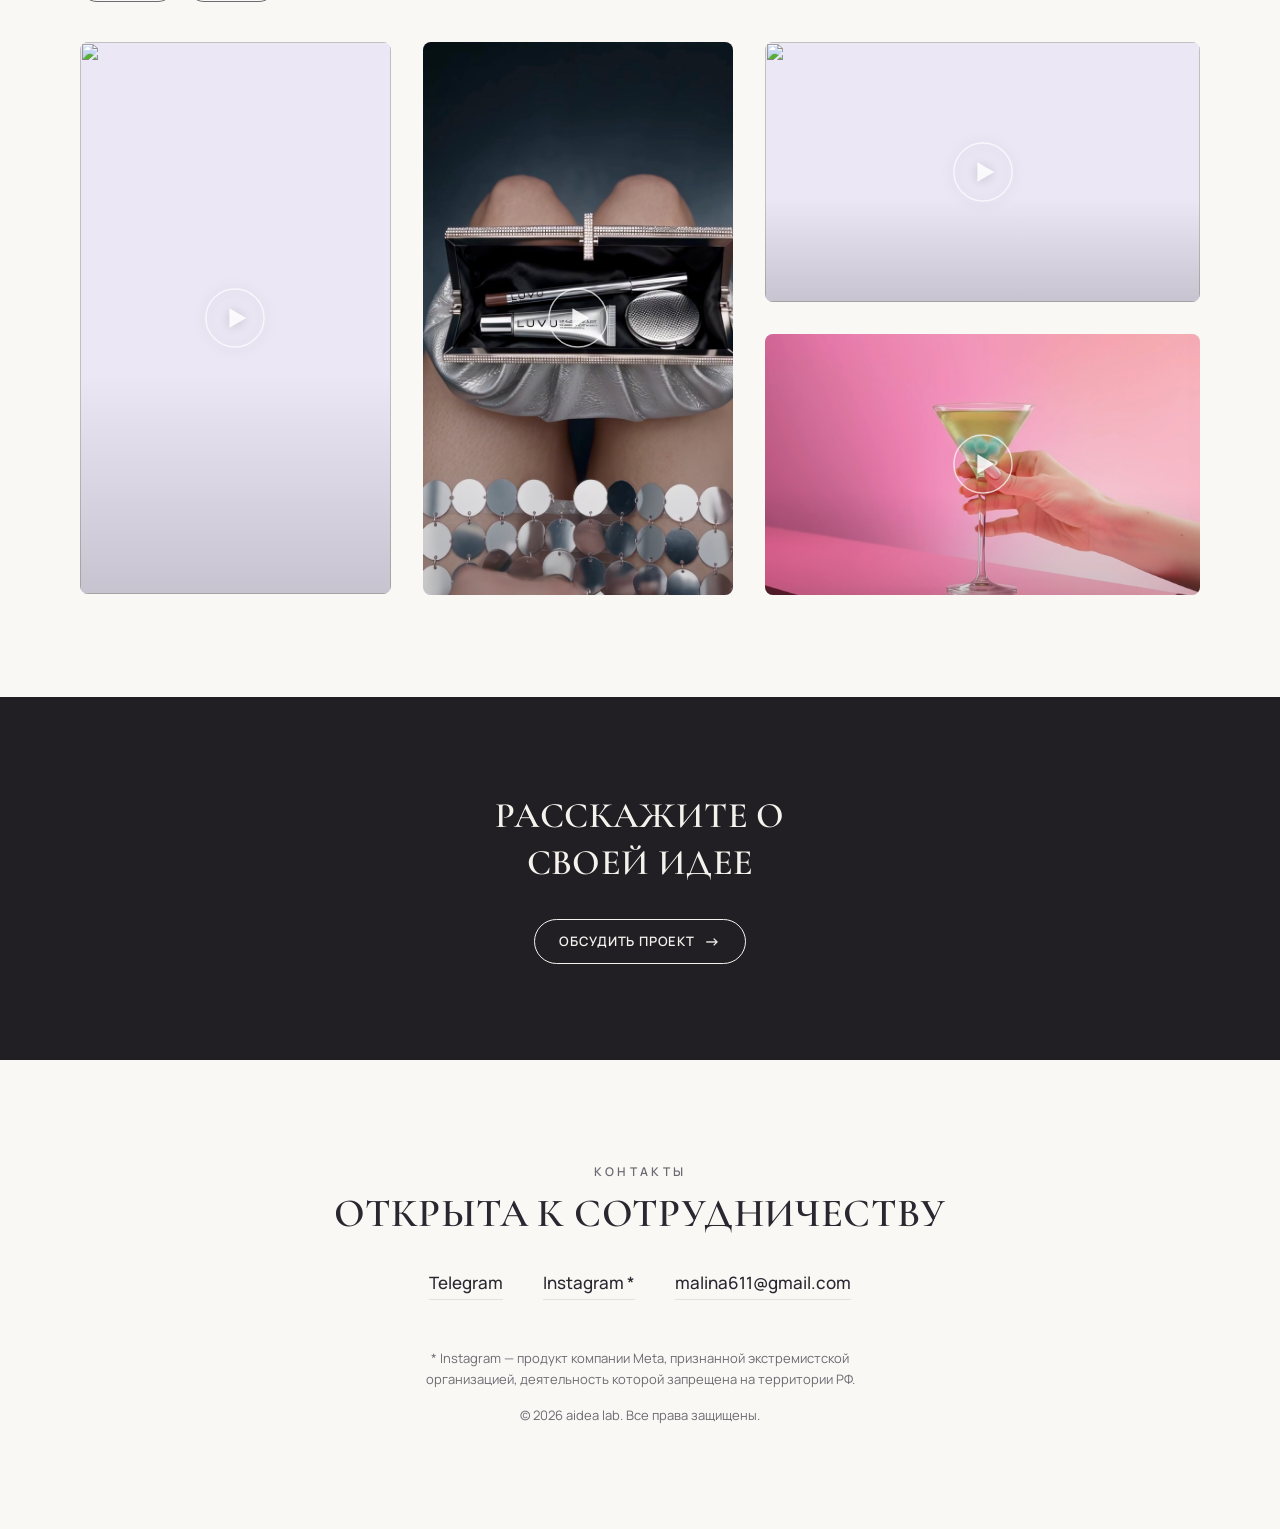
==== commit a9ec3af9: "Десктоп: подпись под именем в hero растянута на ширину имени Ширина подписи теперь равна ширине «ЮЛИ" ====
--- a/index.html
+++ b/index.html
@@ -16,7 +16,7 @@
   <link rel="preconnect" href="https://fonts.gstatic.com" crossorigin>
   <link href="https://fonts.googleapis.com/css2?family=Cormorant+Garamond:ital,wght@0,300;0,400;0,500;0,600;1,400;1,500&family=Manrope:wght@400;500;600;700&display=swap" rel="stylesheet">
 
-  <link rel="stylesheet" href="css/style.css?v=13">
+  <link rel="stylesheet" href="css/style.css?v=14">
 </head>
 <body>
 
--- a/css/style.css
+++ b/css/style.css
@@ -424,6 +424,16 @@
 
   .hero__content {
     grid-area: content;
+    width: fit-content;
+  }
+
+  /* Десктоп: подпись под именем растягивается ровно на ширину имени
+     (до последней «А» в «КОЛЕСНИКОВА»); contain: inline-size не даёт
+     самой подписи раздвигать колонку. */
+  .hero__tagline {
+    max-width: none;
+    align-self: stretch;
+    contain: inline-size;
   }
 
   .hero__media {
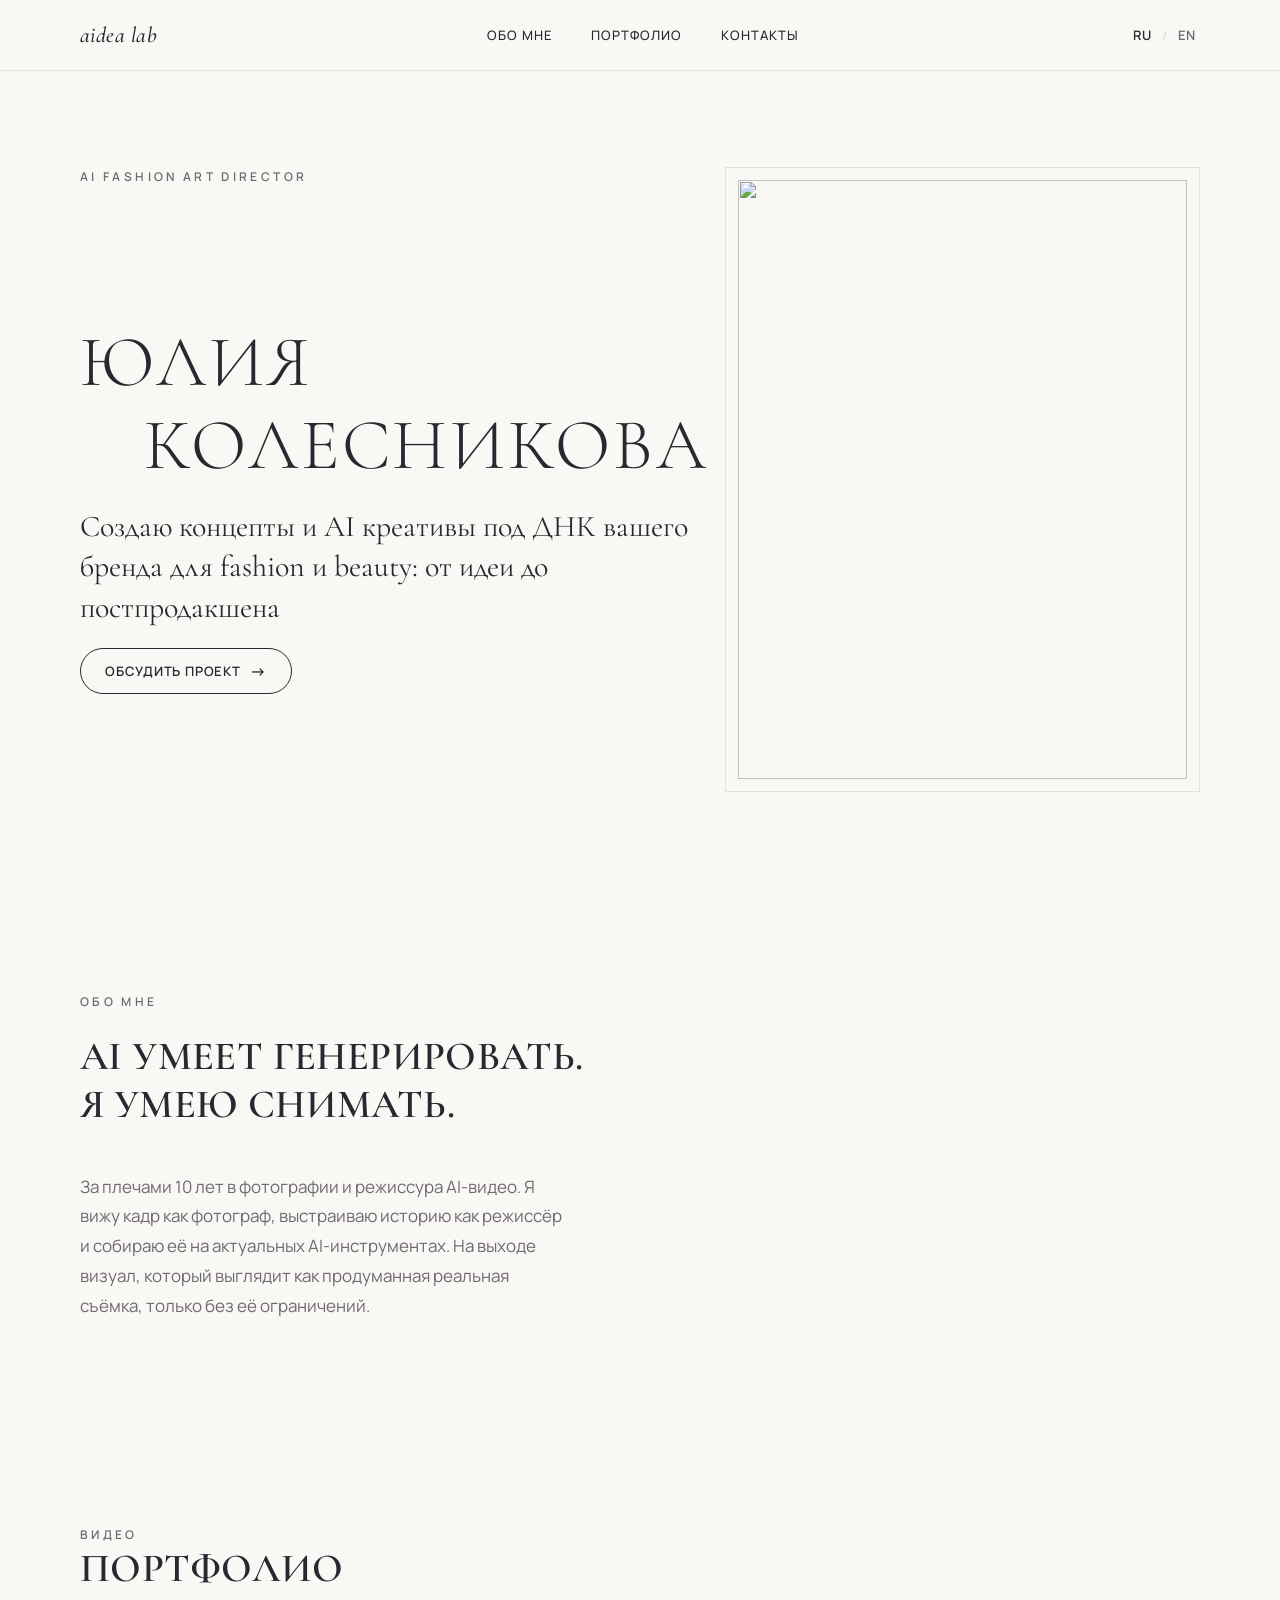
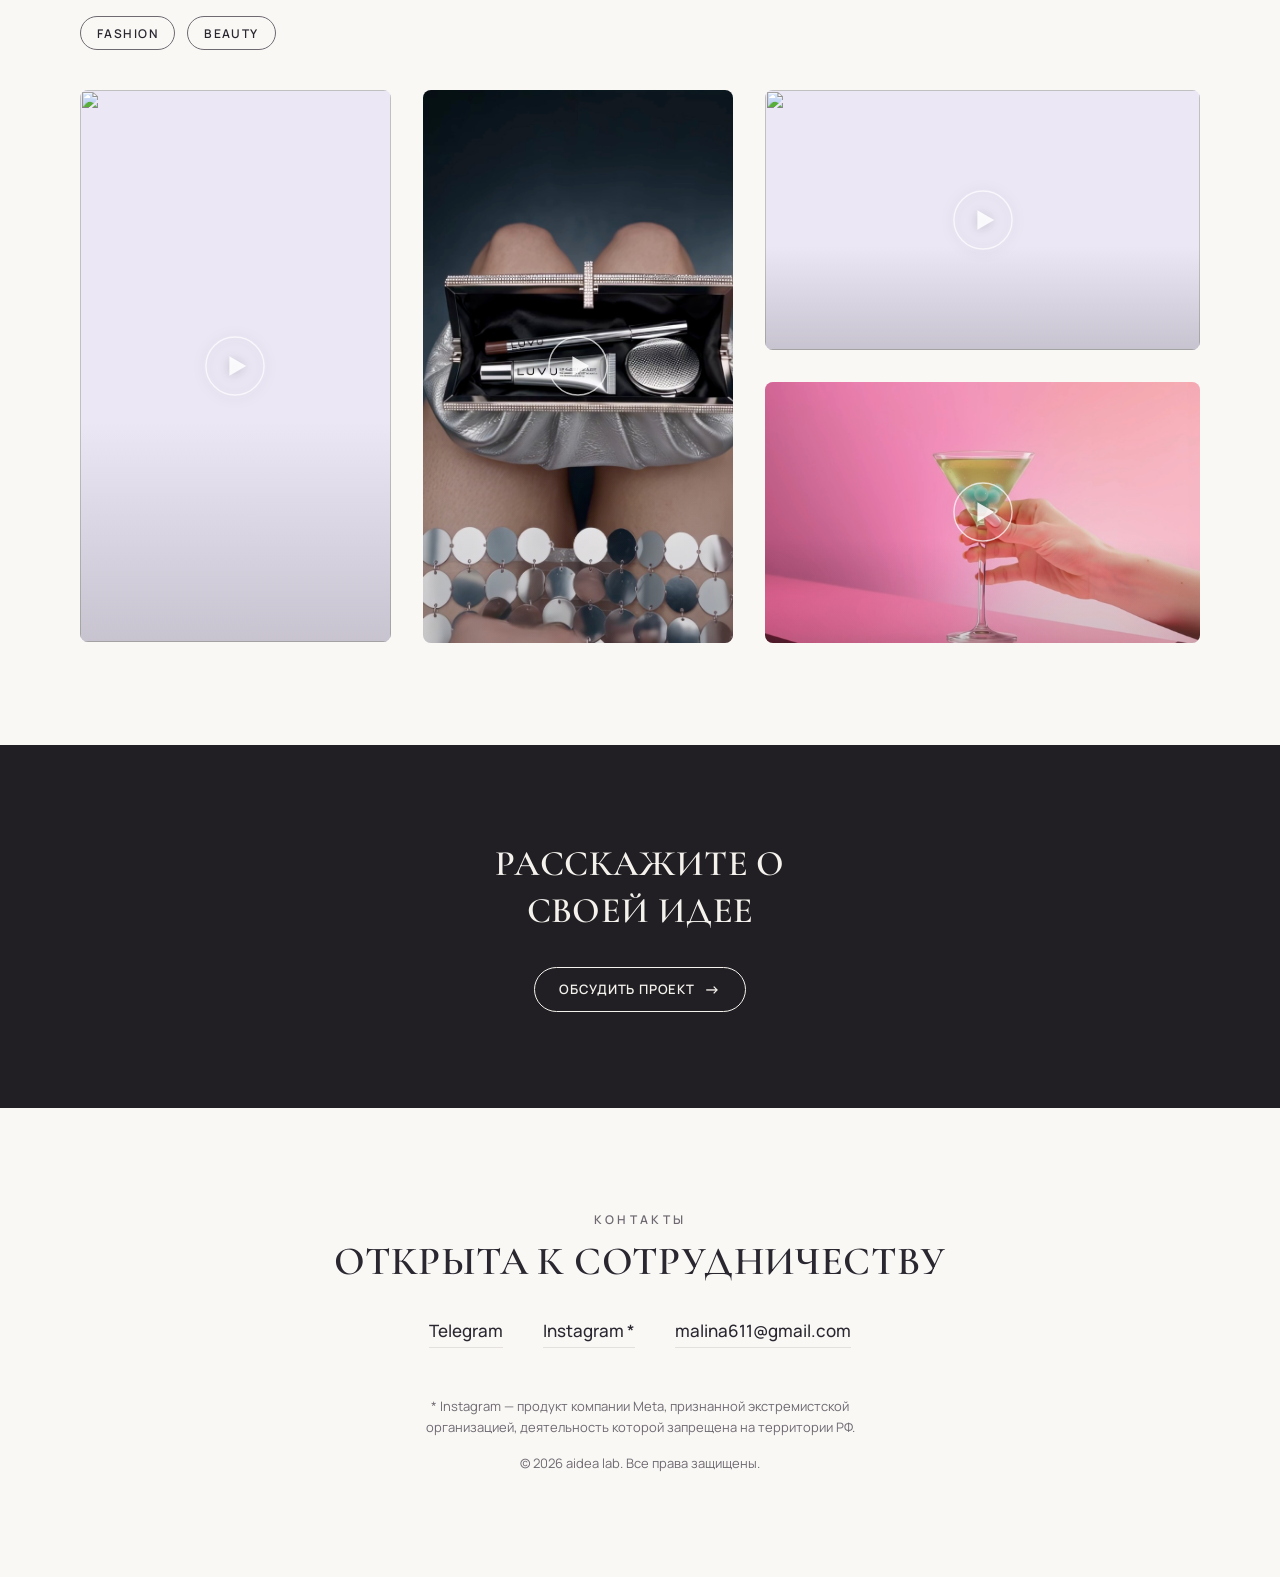
==== commit 6de52f9b: "Десктоп: заголовок «Обо мне» тоже в две строки Перенос после «генерировать.» теперь на всех ширинах," ====
--- a/index.html
+++ b/index.html
@@ -16,7 +16,7 @@
   <link rel="preconnect" href="https://fonts.gstatic.com" crossorigin>
   <link href="https://fonts.googleapis.com/css2?family=Cormorant+Garamond:ital,wght@0,300;0,400;0,500;0,600;1,400;1,500&family=Manrope:wght@400;500;600;700&display=swap" rel="stylesheet">
 
-  <link rel="stylesheet" href="css/style.css?v=14">
+  <link rel="stylesheet" href="css/style.css?v=15">
 </head>
 <body>
 
--- a/css/style.css
+++ b/css/style.css
@@ -163,10 +163,11 @@
    «генерировать.»; шрифт ужимается ровно настолько, чтобы первая
    строка влезла в ширину экрана (≈12.6em при 28px, берём с запасом),
    но не больше обычных 28px. */
+.about__heading-line {
+  display: block; /* заголовок «Обо мне» всегда в две строки */
+}
+
 @media (max-width: 899px) {
-  .about__heading-line {
-    display: block;
-  }
   .section-heading {
     font-size: min(clamp(1.75rem, 3.5vw, 2.5rem), calc((100vw - 3rem) / 13));
   }
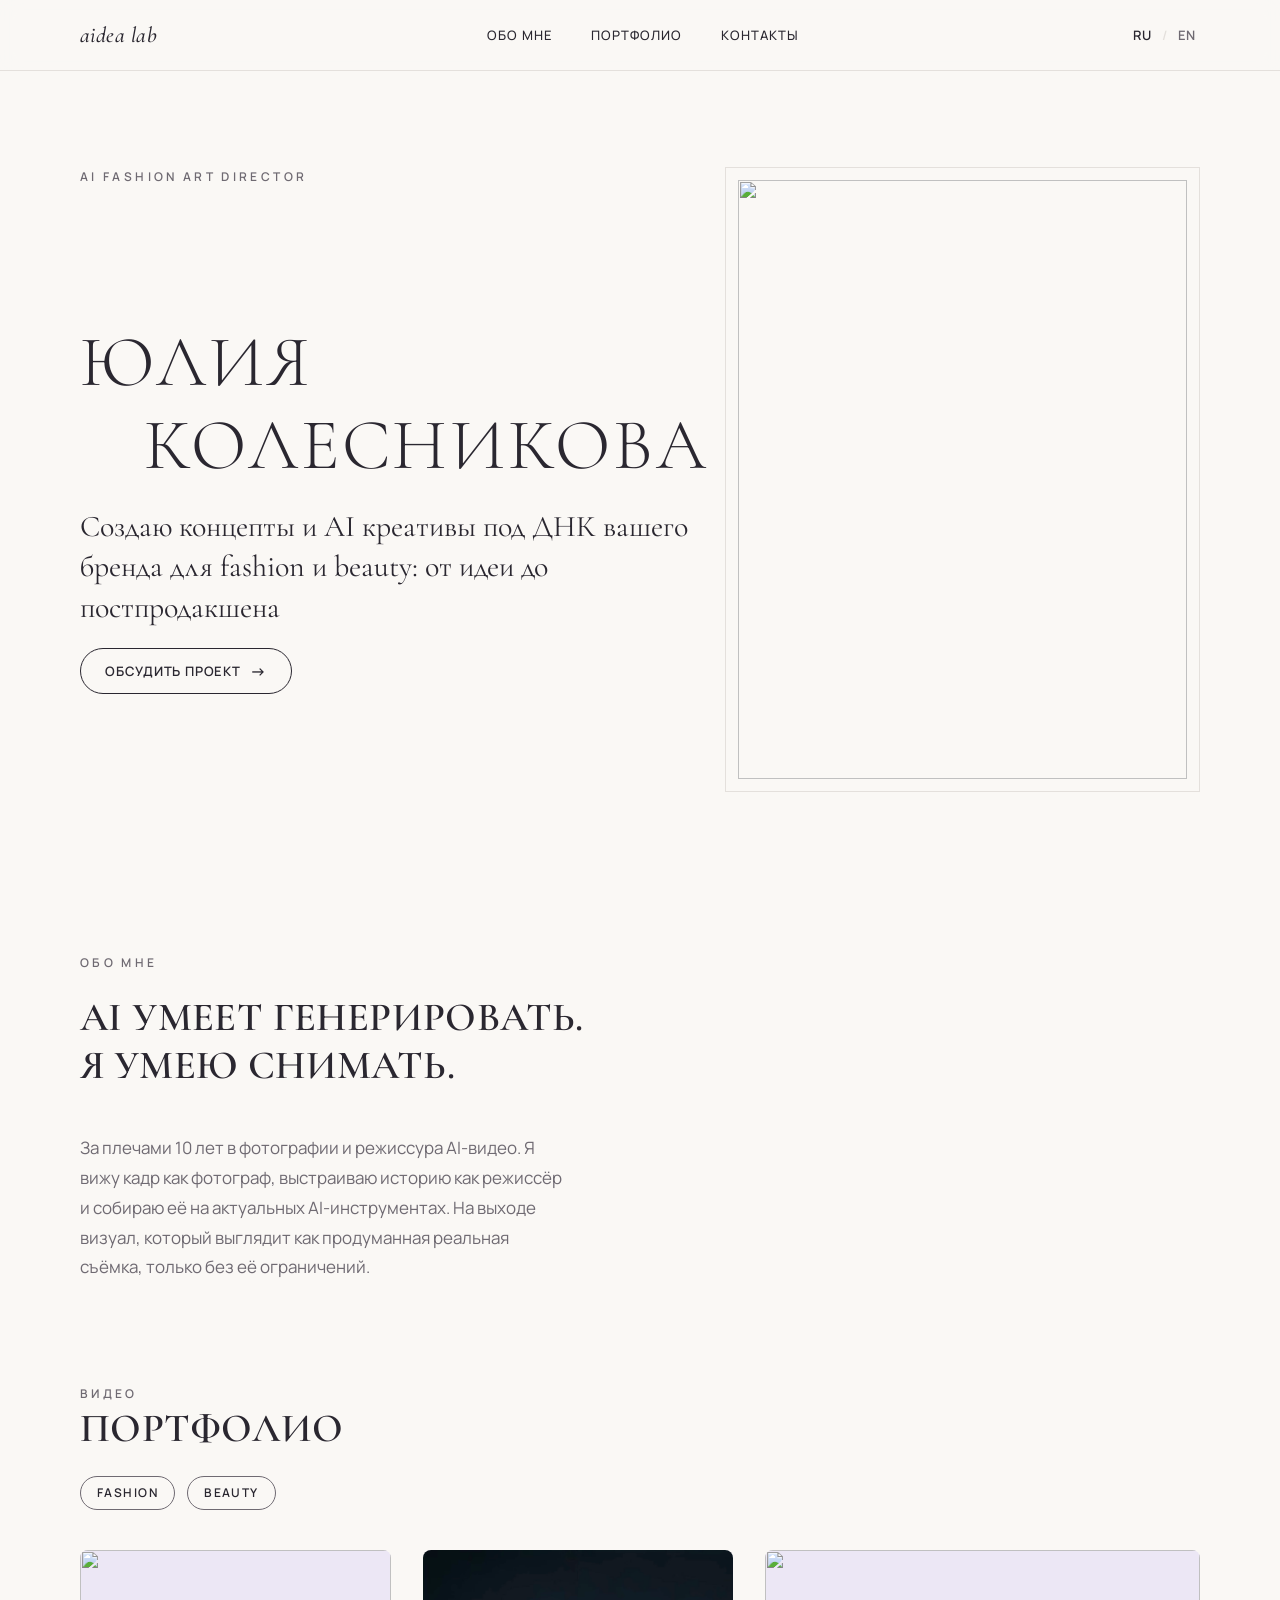
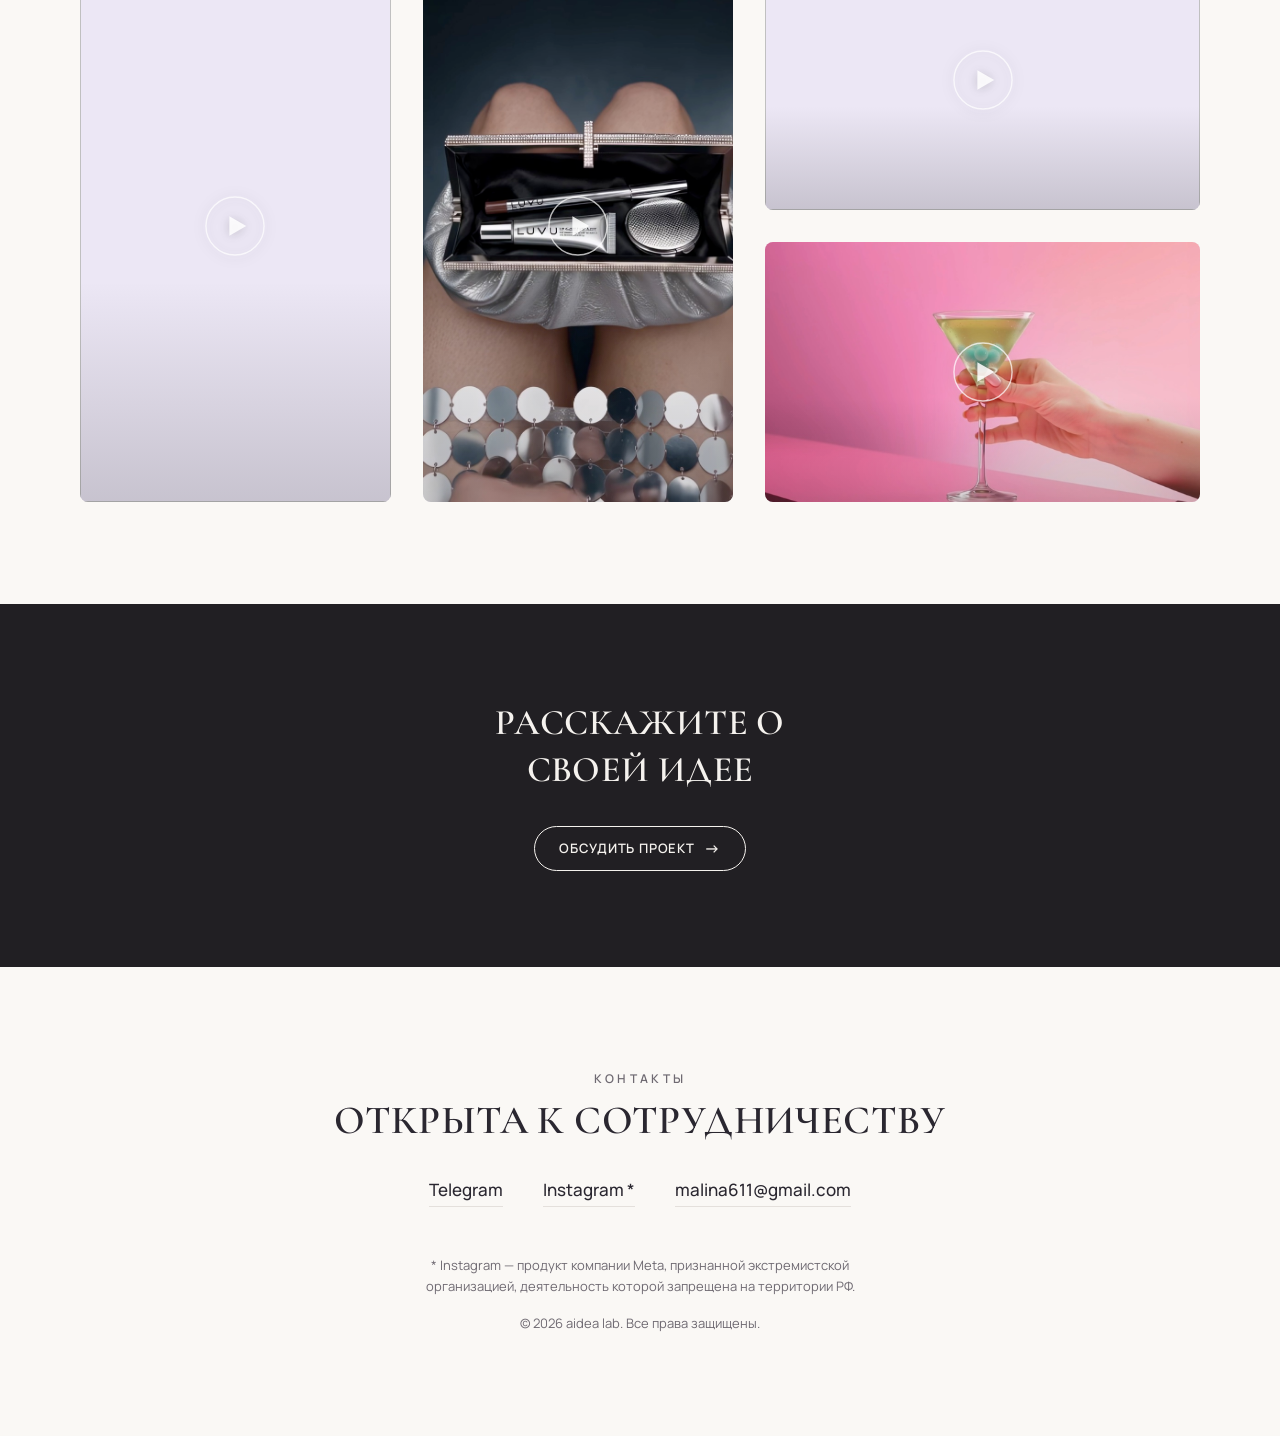
==== commit 218081e4: "Главная: меньше пустого места между блоками hero / «Обо мне» / «Портфолио» - .about: padding-block c" ====
--- a/index.html
+++ b/index.html
@@ -16,7 +16,7 @@
   <link rel="preconnect" href="https://fonts.gstatic.com" crossorigin>
   <link href="https://fonts.googleapis.com/css2?family=Cormorant+Garamond:ital,wght@0,300;0,400;0,500;0,600;1,400;1,500&family=Manrope:wght@400;500;600;700&display=swap" rel="stylesheet">
 
-  <link rel="stylesheet" href="css/style.css?v=15">
+  <link rel="stylesheet" href="css/style.css?v=16">
 </head>
 <body>
 
--- a/css/style.css
+++ b/css/style.css
@@ -450,7 +450,17 @@
    About
    --------------------------------------------------------- */
 .about {
-  padding-block: var(--space-section);
+  /* компактнее общего --space-section (было 4–8rem): блок «Обо мне»
+     стал короче, большие отступы выглядели пустыми */
+  padding-block: clamp(3rem, 5vw, 5rem);
+}
+
+/* Отступы секций уменьшены — чтобы при переходе по якорю (#about,
+   #portfolio, «Назад» с Fashion/Beauty) подпись не пряталась под
+   липкой шапкой, оставляем запас сверху. */
+.about,
+.portfolio {
+  scroll-margin-top: 6rem;
 }
 
 .about__content {
@@ -504,6 +514,7 @@
    --------------------------------------------------------- */
 .portfolio {
   padding-block: var(--space-section);
+  padding-top: clamp(2rem, 3vw, 3rem); /* стык с «Обо мне» без пустой дыры */
 }
 
 .portfolio__header {
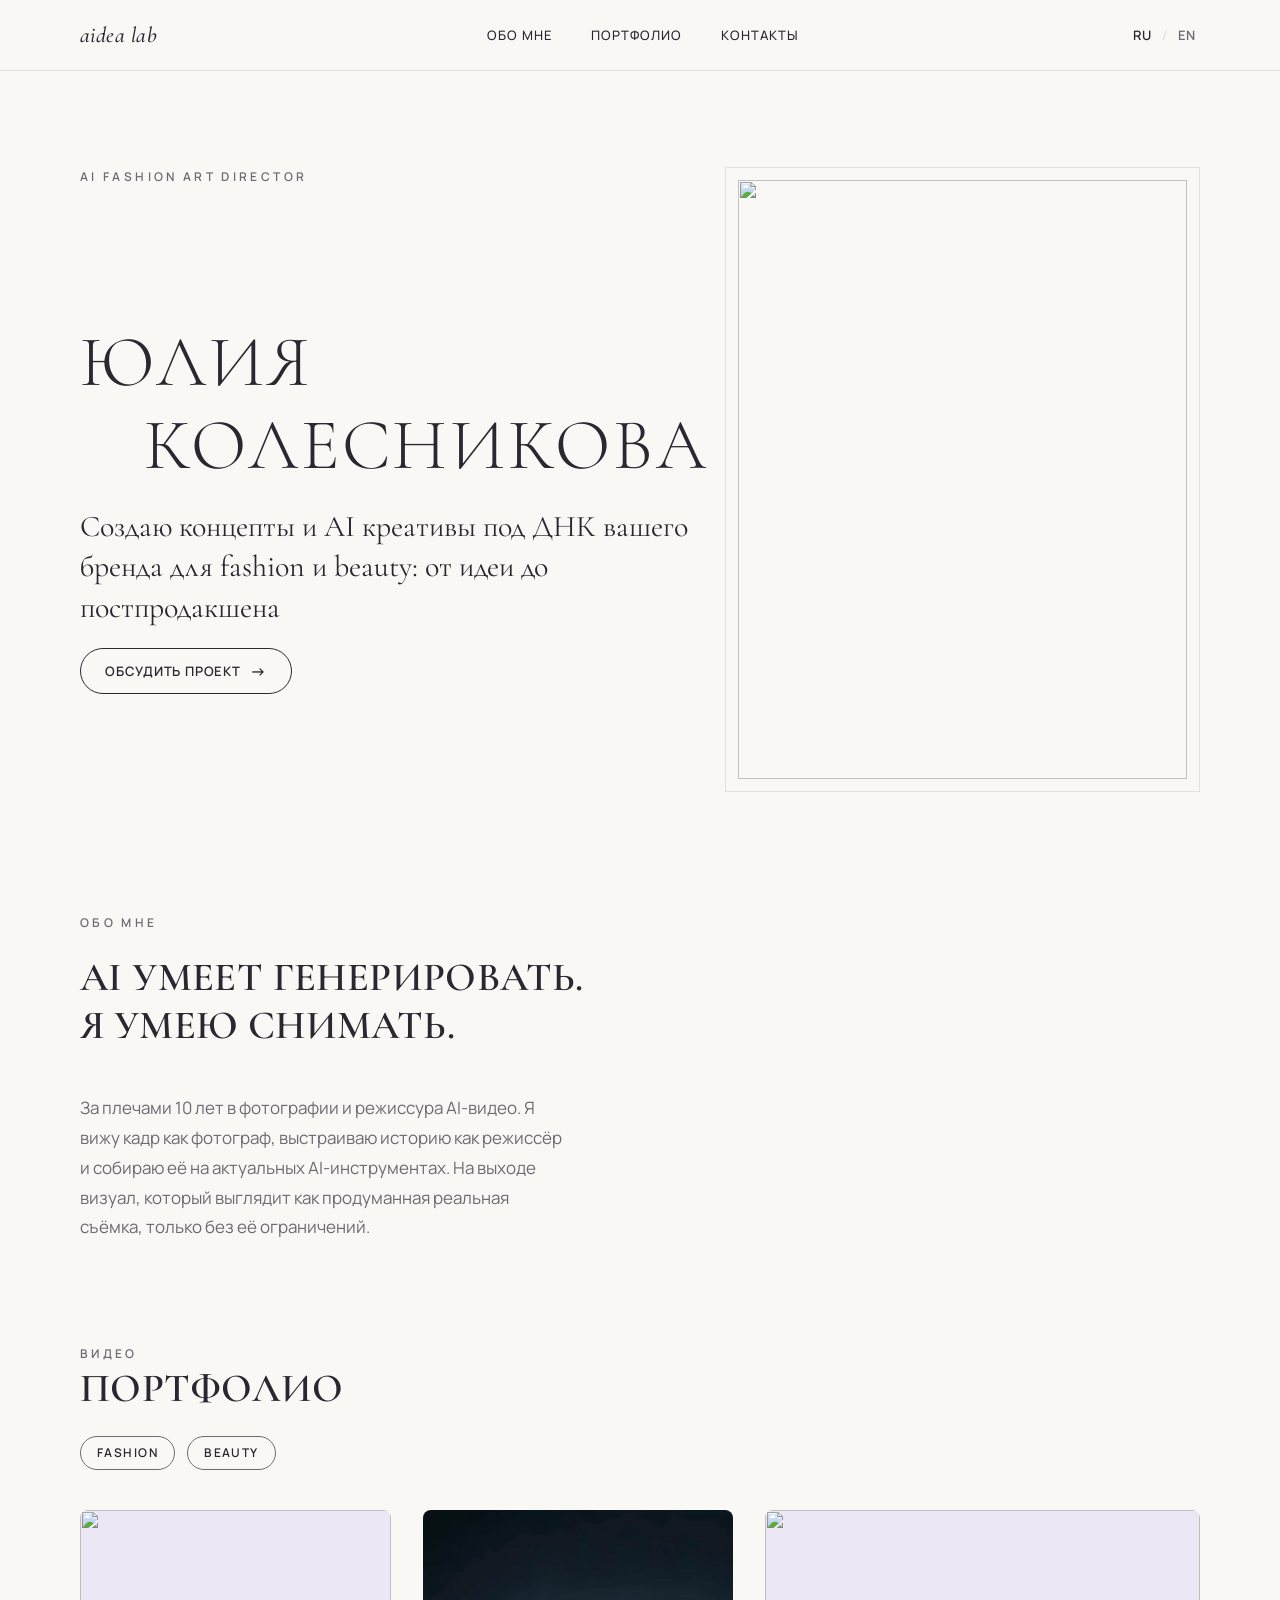
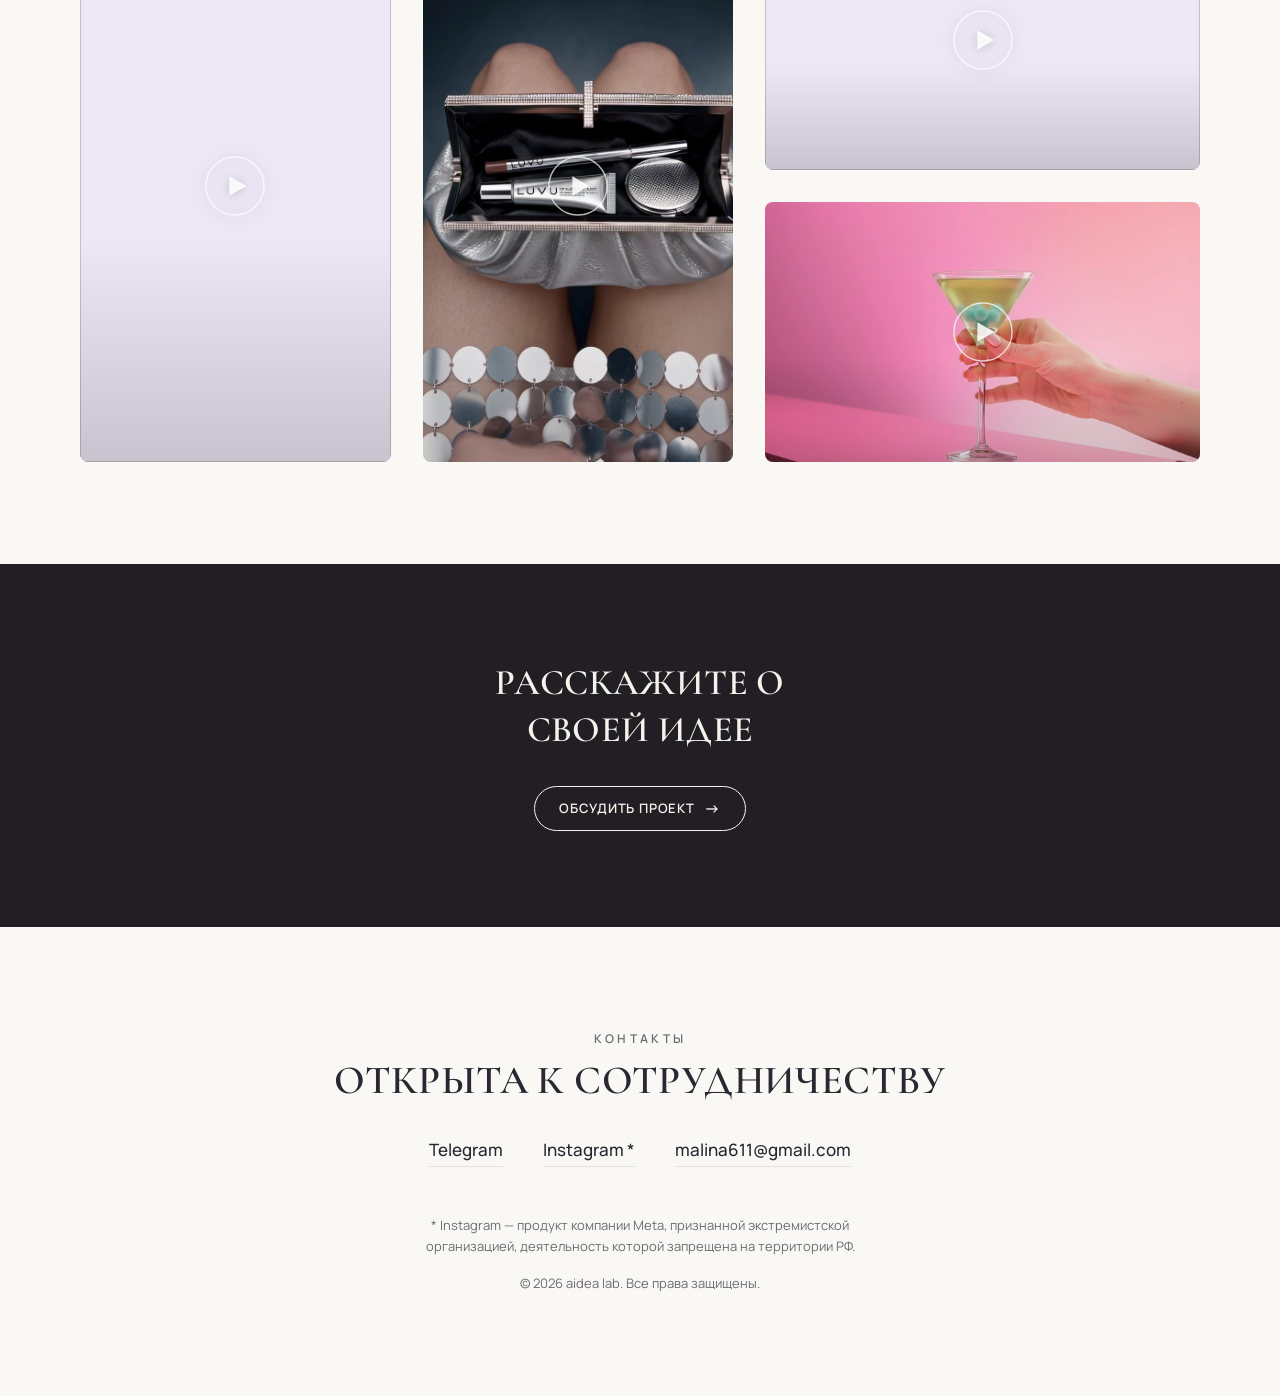
==== commit da252739: "Десктоп: блок «Обо мне» и всё ниже чуть ближе к hero .about padding-top на ≥900px: clamp(1rem, 2vw, " ====
--- a/index.html
+++ b/index.html
@@ -16,7 +16,7 @@
   <link rel="preconnect" href="https://fonts.gstatic.com" crossorigin>
   <link href="https://fonts.googleapis.com/css2?family=Cormorant+Garamond:ital,wght@0,300;0,400;0,500;0,600;1,400;1,500&family=Manrope:wght@400;500;600;700&display=swap" rel="stylesheet">
 
-  <link rel="stylesheet" href="css/style.css?v=16">
+  <link rel="stylesheet" href="css/style.css?v=18">
 </head>
 <body>
 
--- a/css/style.css
+++ b/css/style.css
@@ -450,17 +450,22 @@
    About
    --------------------------------------------------------- */
 .about {
-  /* компактнее общего --space-section (было 4–8rem): блок «Обо мне»
-     стал короче, большие отступы выглядели пустыми */
-  padding-block: clamp(3rem, 5vw, 5rem);
-}
-
-/* Отступы секций уменьшены — чтобы при переходе по якорю (#about,
-   #portfolio, «Назад» с Fashion/Beauty) подпись не пряталась под
-   липкой шапкой, оставляем запас сверху. */
-.about,
-.portfolio {
-  scroll-margin-top: 6rem;
+  padding-block: var(--space-section);
+}
+
+/* Десктоп: компактнее общего --space-section (4–8rem) — блок «Обо мне»
+   стал короче, большие отступы выглядели пустыми. Моб — как было.
+   scroll-margin-top — чтобы при переходе по якорю (#about, #portfolio,
+   «Назад» с Fashion/Beauty) подпись не пряталась под липкой шапкой. */
+@media (min-width: 900px) {
+  .about {
+    padding-block: clamp(3rem, 5vw, 5rem);
+    padding-top: clamp(1rem, 2vw, 1.5rem); /* ближе к hero */
+  }
+  .about,
+  .portfolio {
+    scroll-margin-top: 6rem;
+  }
 }
 
 .about__content {
@@ -514,7 +519,12 @@
    --------------------------------------------------------- */
 .portfolio {
   padding-block: var(--space-section);
-  padding-top: clamp(2rem, 3vw, 3rem); /* стык с «Обо мне» без пустой дыры */
+}
+
+@media (min-width: 900px) {
+  .portfolio {
+    padding-top: clamp(2rem, 3vw, 3rem); /* десктоп: стык с «Обо мне» без пустой дыры */
+  }
 }
 
 .portfolio__header {
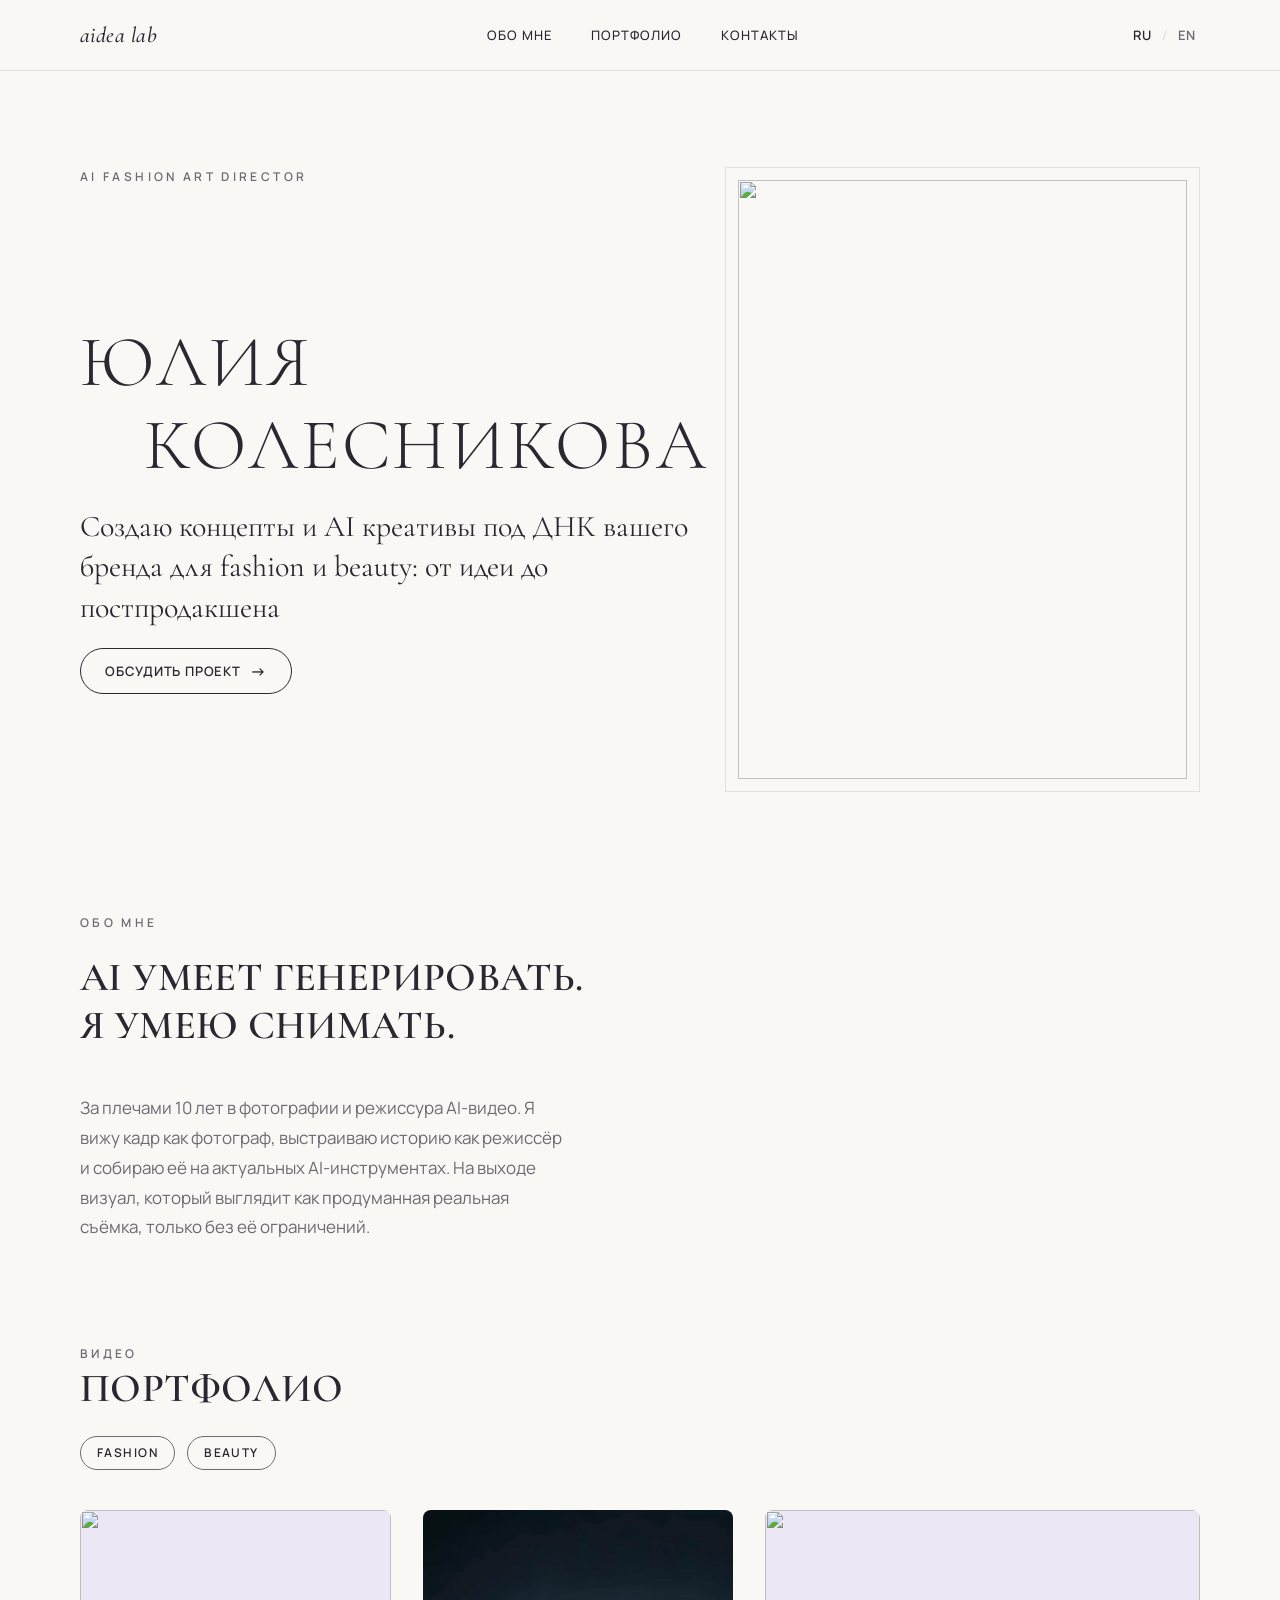
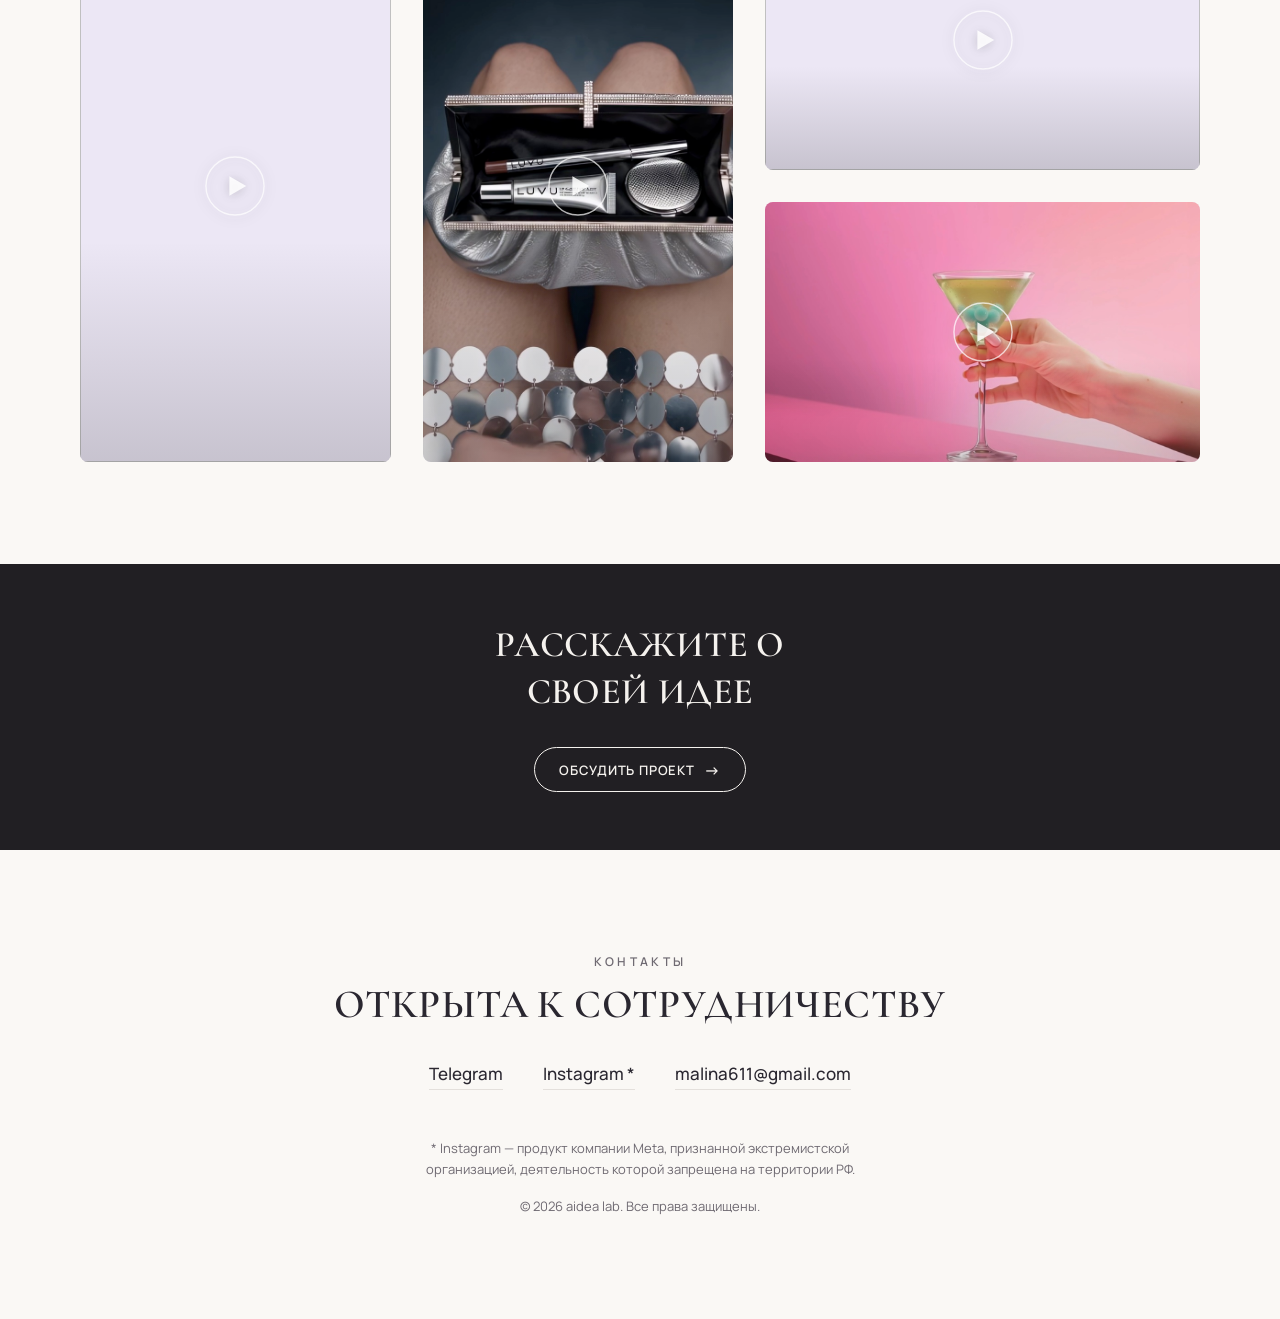
==== commit 40735c3a: "Десктоп: тёмная полоса «Расскажите о своей идее» ниже по высоте .cta-strip padding-block на ≥900px: " ====
--- a/index.html
+++ b/index.html
@@ -16,7 +16,7 @@
   <link rel="preconnect" href="https://fonts.gstatic.com" crossorigin>
   <link href="https://fonts.googleapis.com/css2?family=Cormorant+Garamond:ital,wght@0,300;0,400;0,500;0,600;1,400;1,500&family=Manrope:wght@400;500;600;700&display=swap" rel="stylesheet">
 
-  <link rel="stylesheet" href="css/style.css?v=18">
+  <link rel="stylesheet" href="css/style.css?v=19">
 </head>
 <body>
 
--- a/css/style.css
+++ b/css/style.css
@@ -714,6 +714,12 @@
   background-color: var(--color-dark);
   color: var(--color-dark-text);
   padding-block: clamp(3.5rem, 8vw, 6rem);
+}
+
+@media (min-width: 900px) {
+  .cta-strip {
+    padding-block: clamp(2.5rem, 4.5vw, 4rem); /* десктоп: полоса пониже */
+  }
 }
 
 .cta-strip__inner {
